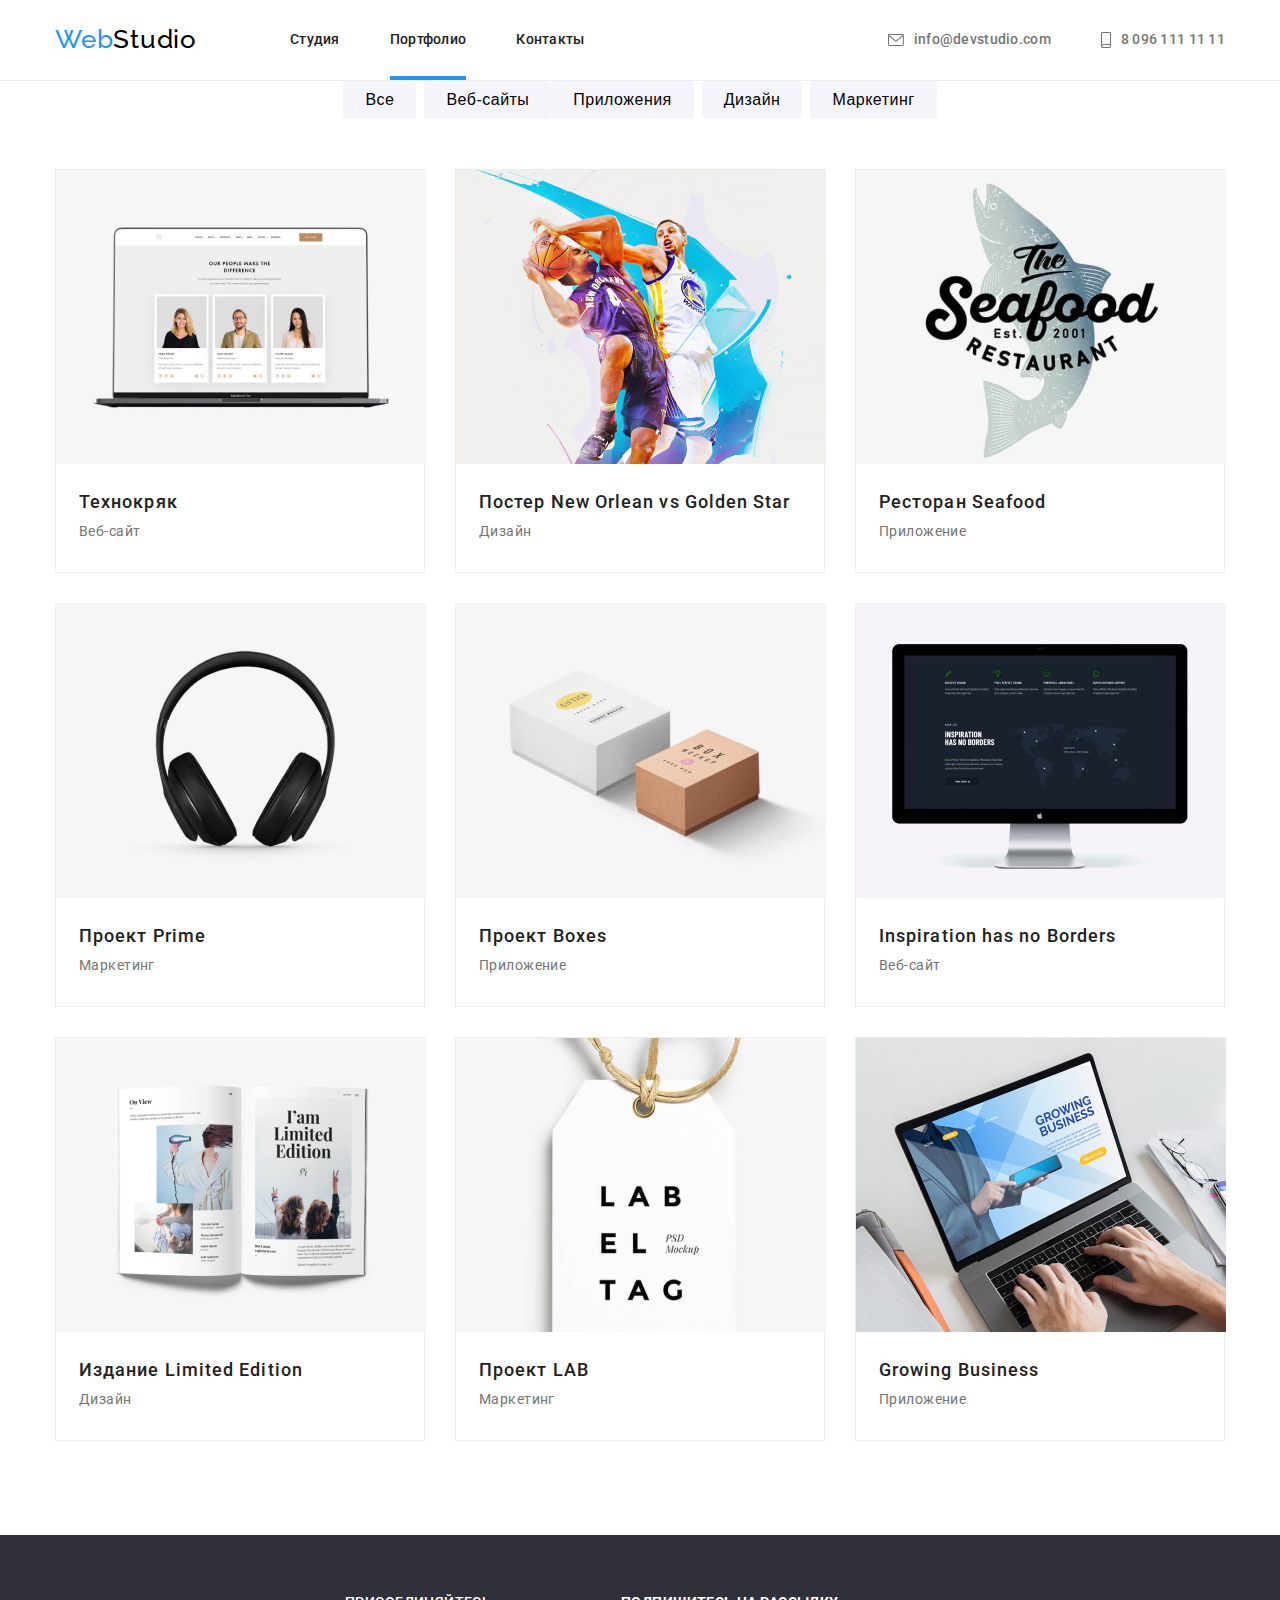
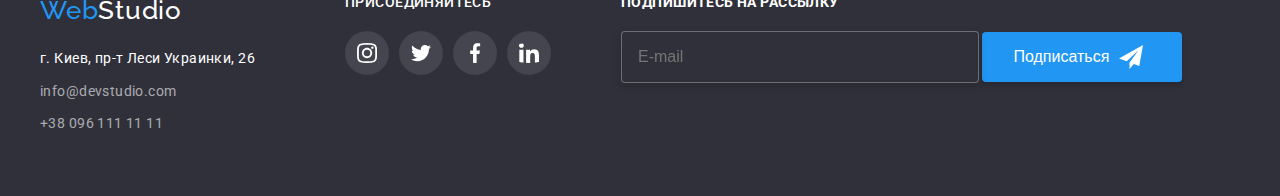
==== portfolio.html @ 4e2efad3 "адаптивное меню хедера," ====
<!DOCTYPE html>
<html lang="en">
<head>
    <meta charset="UTF-8">
    <meta http-equiv="X-UA-Compatible" content="IE=edge">
    <meta name="viewport" content="width=device-width, initial-scale=1.0">
    <title>Document</title>
    <link href="https://cdnjs.com/libraries/modern-normalize" rel="stylesheet">
    <link rel="preconnect" href="https://fonts.gstatic.com">
    <link href="https://fonts.googleapis.com/css2?family=Raleway:wght@700&family=Roboto:wght@400;500;700;900&display=swap"
        rel="stylesheet">
    <link rel="stylesheet" href="./css/main.css">
</head>
<body>
    <!--header, contacts separate from <nav>-->
    <header class="head-section">
        <div class="head-section__containter">
            <nav class="main-nav">
                <a href="/" class="logo link">
                    <span class="logo__accent">Web</span>Studio</a>
    
                <!-- <div class="main-nav__menu"> -->
                <ul class="page-nav list">
                    <li class="page-nav__item"><a href="." class="link page-nav__link">Студия</a></li>
                    <li class="page-nav__item"><a href="./portfolio.html" class="link page-nav__link page-nav__current">Портфолио</a></li>
                    <li class="page-nav__item"><a href="" class="link page-nav__link">Контакты</a></li>
                </ul>
    
    
    
                <ul class="contacts list">
                    <li class="contacts__item">
                        <a href="mailto:info@devstudio.com" class="link contacts__link">
                            <svg class="contacts__icon" width='16' height='12'>
                                <use href="./images/icons.svg#icon-envelope"></use>
                            </svg>
                            info@devstudio.com
                        </a>
                    </li>
                    <li class="contacts__item">
                        <a href="tel:+380961111111" class="link contacts__link">
                            <svg class="contacts__icon" width='10' height='16'>
                                <use href="./images/icons.svg#icon-smartphone"></use>
                            </svg>
                            8 096 111 11 11
                        </a>
                    </li>
                </ul>
                <!-- </div> -->
    
            </nav>
    
        </div>
    </header>
    
    <!-- portfolio-grid page -->
    <main>
        <section class="work-section">
            <div class="work-section__container">
                <h1 class="visually-hidden">наши работы</h1>
                <!-- кнопки фильтра -->
                <ul class="filter list">
                    <li class="filter__item">
                        <button type="button" class="filter__button">Все</button>
                    </li>
                    <li class="iltern__item">
                        <button type="button" class="filter__button">Веб-сайты</button>
                    </li>
                    <li class="filter__item">
                        <button type="button" class="filter__button">Приложения</button>
                    </li>
                    <li class="filter__item">
                        <button type="button" class="filter__button">Дизайн</button>
                    </li>
                    <li class="filter__item">
                        <button type="button" class="filter__button">Маркетинг</button>
                    </li>
                </ul>
                
                <!-- наши работы, галерея  -->
                <ul class="work__gallery list">
                    <li class="work__item">
                        <a href="" class="link work__link">
                            <div class="work__img-box">
                                <p class="overlay">
                                    Технокряк это современная площадка распространения коронавируса.
                                    Компании используют эту платформу для цифрового
                                    шпионажа и атак на защищённые сервера конкурентов.
                                </p>
                                <img src="./images/portfolio/img_01.jpg" alt="Технокряк" width="370" height="294">
                            </div>
                            <div class="work__name">
                                <h3 class="work__title">Технокряк</h3>
                                <p class="sort">Веб-сайт</p>
                
                
                            </div>
                        </a>
                    </li>
                    <li class="work__item">
                        <a href="" class="link work__link">
                            <div class="work__img-box">
                                <p class="overlay">
                                    Технокряк это современная площадка распространения коронавируса.
                                    Компании используют эту платформу для цифрового
                                    шпионажа и атак на защищённые сервера конкурентов.
                                </p>
                                <img src="./images/portfolio/img_02.jpg" alt="Постер New Orlean vs Golden Star" width="370"
                                    height="294">
                            </div>
                            <div class="work__name">
                                <h3 class="work__title">Постер New Orlean vs Golden Star</h3>
                                <p class="sort">Дизайн</p>
                            </div>
                        </a>
                    </li>
                    <li class="work__item">
                        <a href="" class="link work__link">
                            <div class="work__img-box">
                                <p class="overlay">
                                    Технокряк это современная площадка распространения коронавируса.
                                    Компании используют эту платформу для цифрового
                                    шпионажа и атак на защищённые сервера конкурентов.
                                </p>
                                <img src="./images/portfolio/img_03.jpg" alt="Ресторан Seafood" width="370" height="294">
                            </div>
                            <div class="work__name">
                                <h3 class="work__title">Ресторан Seafood</h3>
                                <p class="sort">Приложение</p>
                            </div>
                        </a>
                    </li>
                    <li class="work__item">
                        <a href="" class="link work__link">
                            <div class="work__img-box">
                                <p class="overlay">
                                    Технокряк это современная площадка распространения коронавируса.
                                    Компании используют эту платформу для цифрового
                                    шпионажа и атак на защищённые сервера конкурентов.
                                </p>
                                <img src="./images/portfolio/img_04.jpg" alt="Проект Prime" width="370" height="294">
                            </div>
                            <div class="work__name">
                                <h3 class="work__title">Проект Prime</h3>
                                <p class="sort">Маркетинг</p>
                            </div>
                        </a>
                    </li>
                    <li class="work__item">
                        <a href="" class="link work__link">
                            <div class="work__img-box">
                                <p class="overlay">
                                    Технокряк это современная площадка распространения коронавируса.
                                    Компании используют эту платформу для цифрового
                                    шпионажа и атак на защищённые сервера конкурентов.
                                </p>
                                <img src="./images/portfolio/img_05.jpg" alt="Проект Boxes" width="370" height="294">
                            </div>
                            <div class="work__name">
                                <h3 class="work__title">Проект Boxes</h3>
                                <p class="sort">Приложение</p>
                            </div>
                        </a>
                    </li>
                    <li class="work__item">
                        <a href="" class="link work__link">
                            <div class="work__img-box">
                                <p class="overlay">
                                    Технокряк это современная площадка распространения коронавируса.
                                    Компании используют эту платформу для цифрового
                                    шпионажа и атак на защищённые сервера конкурентов.
                                </p>
                                <img src="./images/portfolio/img_06.jpg" alt="Inspiration has no Borders" width="370" height="294">
                            </div>
                            <div class="work__name">
                                <h3 class="work__title">Inspiration has no Borders</h3>
                                <p class="sort">Веб-сайт</p>
                            </div>
                        </a>
                    </li>
                    <li class="work__item">
                        <a href="" class="link work__link">
                            <div class="work__img-box">
                                <p class="overlay">
                                    Технокряк это современная площадка распространения коронавируса.
                                    Компании используют эту платформу для цифрового
                                    шпионажа и атак на защищённые сервера конкурентов.
                                </p>
                                <img src="./images/portfolio/img_07.jpg" alt="Издание Limited Edition" width="370" height="294">
                            </div>
                            <div class="work__name">
                                <h3 class="work__title">Издание Limited Edition</h3>
                                <p class="sort">Дизайн</p>
                            </div>
                        </a>
                    </li>
                    <li class="work__item">
                        <a href="" class="link work__link">
                            <div class="work__img-box">
                                <p class="overlay">
                                    Технокряк это современная площадка распространения коронавируса.
                                    Компании используют эту платформу для цифрового
                                    шпионажа и атак на защищённые сервера конкурентов.
                                </p>
                                <img src="./images/portfolio/img_08.jpg" alt="Проект LAB" width="370" height="294">
                            </div>
                            <div class="work__name">
                                <h3 class="work__title">Проект LAB</h3>
                                <p class="sort">Маркетинг</p>
                            </div>
                        </a>
                    </li>
                    <li class="work__item">
                        <a href="" class="link work__link">
                            <div class="work__img-box">
                                <p class="overlay">
                                    Технокряк это современная площадка распространения коронавируса.
                                    Компании используют эту платформу для цифрового
                                    шпионажа и атак на защищённые сервера конкурентов.
                                </p>
                                <img src="./images/portfolio/img_09.jpg" alt="Growing Business" width="370" height="294">
                            </div>
                            <div class="work__name">
                                <h3 class="work__title">Growing Business</h3>
                                <p class="sort">Приложение</p>
                            </div>
                        </a>
                    </li>
                </ul>
            </div>

        </section>

    </main>

    
    <!--footer-->
    <footer class="footer">
        <div class="footer__flex">
            <div class="footer__item">
                <a href="/" class="logo link footer__logo">
                    <span class="logo__accent">Web</span><span class="logo--rev">Studio</span>
                </a>
                <address class="address">
                    г. Киев, пр-т Леси Украинки, 26<br />
                </address>
                <!-- footer contacts -->
                <ul class="footer__contacts list">
                    <li><a href="mailto:info@devstudio.com" class="link footer-contacts__link">info@devstudio.com</a></li>
                    <li><a href="tel:+380961111111" class="link footer-contacts__link">+38 096 111 11 11</a></li>
                </ul>
            </div>
            <div class="footer__item links">
                <h3 class="social__title">ПРИСОЕДИНЯЙТЕСЬ</h3>
                <ul class="socials">
                    <li class="socials__item">
                        <a href="" class="link socials__link">
                            <svg class="socials__icon--darktheme">
                                <use href="./images/icons.svg#icon-insta"></use>
                            </svg>
                        </a>
                    </li>
                    <li class="socials__item">
                        <a href="" class="link socials__link">
                            <svg class="socials__icon--darktheme">
                                <use href="./images/icons.svg#icon-twitter"></use>
                            </svg>
                        </a>
                    </li>
                    <li class="socials__item">
                        <a href="" class="link socials__link">
                            <svg class="socials__icon--darktheme">
                                <use href="./images/icons.svg#icon-fb"></use>
                            </svg>
                        </a>
                    </li>
                    <li class="socials__item">
                        <a href="" class="link socials__link">
                            <svg class="socials__icon--darktheme">
                                <use href="./images/icons.svg#icon-lin"></use>
                            </svg>
                        </a>
                    </li>
                </ul>
            </div>
    
            <!-- subscribe form -->
    
            <form class="form">
                <div class="subscribe__formfield">
                    <label for="subscribe" class="subscribe__title">Подпишитесь на рассылку</label>
                    <input type="email" name="mail" id="subscribe" class="subscribe__input" placeholder="E-mail">
                    <button type="submit" class="subscribe__button">Подписаться
                        <svg class="subscribe__icon">
                            <use href="../images/icons.svg#icon-send"></use>
                        </svg>
                    </button>
                </div>
            </form>
    
    
    
    
        </div>
    </footer>


<!-- <script src="./js/modal.js"></script> -->
</body>
</html>
---- css/main.css ----
@charset "UTF-8";
/* fonts */
/* animation */
html {
  -webkit-box-sizing: border-box;
          box-sizing: border-box;
}

*,
*::after,
*::before {
  -webkit-box-sizing: inherit;
          box-sizing: inherit;
}

h1,
h2,
h3,
h4,
h5,
h6,
p {
  margin: 0;
}

img {
  display: block;
  max-width: 100%;
  height: auto;
}

/* Визуально спрятанная section-title и portfolio */
.visually-hidden {
  position: absolute !important;
  clip: rect(1px 1px 1px 1px);
  clip: rect(1px, 1px, 1px, 1px);
  padding: 0 !important;
  border: 0 !important;
  height: 1px !important;
  width: 1px !important;
  overflow: hidden;
}

/* ultilities */
.list {
  list-style: none;
  padding: 0;
  margin: 0;
}

.link {
  color: #757575;
  text-decoration: none;
}

/* body */
body {
  margin: 0;
  color: #757575;
  background-color: #ffffff;
  font-family: Roboto;
  font-size: 14px;
  line-height: 1.7;
  letter-spacing: 0.03em;
}

/* logo */
.logo {
  color: #000000;
  font-family: Raleway;
  font-weight: 500;
  font-size: 24px;
  line-height: 1.2;
  letter-spacing: 0.03em;
}

@media screen and (min-width: 1200px) {
  .logo {
    font-size: 26px;
    margin-right: 93px;
  }
}

.logo--rev {
  color: #ffffff;
}

.logo__accent {
  color: #2196f3;
}

/* header */
/* page navigation */
.head-section {
  border-bottom: 1px solid #ececec;
}

.head-section__containter {
  position: relative;
  margin-left: auto;
  margin-right: auto;
  padding-left: 15px;
  padding-right: 15px;
  height: 60px;
}

@media screen and (min-width: 480px) {
  .head-section__containter {
    width: 480px;
  }
}

@media screen and (min-width: 768px) {
  .head-section__containter {
    width: 768px;
  }
}

@media screen and (min-width: 1200px) {
  .head-section__containter {
    width: 1200px;
  }
}

@media screen and (min-width: 480px) {
  .head-section__containter {
    width: 480px;
  }
}

@media screen and (min-width: 768px) {
  .head-section__containter {
    width: 768px;
  }
}

@media screen and (min-width: 1200px) {
  .head-section__containter {
    width: 1200px;
    height: 80px;
    margin-bottom: 0;
  }
}

.main-nav {
  display: -webkit-box;
  display: -ms-flexbox;
  display: flex;
  -webkit-box-align: center;
      -ms-flex-align: center;
          align-items: center;
  -webkit-box-pack: justify;
      -ms-flex-pack: justify;
          justify-content: space-between;
  min-height: 60px;
}

@media screen and (min-width: 1200px) {
  .main-nav {
    display: -webkit-box;
    display: -ms-flexbox;
    display: flex;
    -webkit-box-align: center;
        -ms-flex-align: center;
            align-items: center;
    -webkit-box-pack: justify;
        -ms-flex-pack: justify;
            justify-content: space-between;
  }
}

.menu-button {
  display: -webkit-inline-box;
  display: -ms-inline-flexbox;
  display: inline-flex;
  margin: 0;
  padding: 0;
  border: none;
  background-color: transparent;
}

.menu-button .icon-menu {
  display: block;
}

.menu-button .icon-cross {
  display: none;
}

.menu-button.is-open .icon-menu {
  display: none;
}

.menu-button.is-open .icon-cross {
  display: block;
}

.menu-button.is-open .icon-cross {
  display: block;
}

@media screen and (max-width: 479px) {
  .main-nav__menu {
    position: absolute;
    top: 0;
    left: 0;
    width: 100vw;
    height: 100vh;
    padding: 48px 40px;
    background-color: #ffffff;
    text-align: left;
    font-size: 40px;
    line-height: 1.2;
    font-weight: 500;
  }
}

@media screen and (min-width: 768px) {
  .main-nav__menu {
    display: -webkit-box;
    display: -ms-flexbox;
    display: flex;
    -webkit-box-align: center;
        -ms-flex-align: center;
            align-items: center;
    margin-right: auto;
    -webkit-box-pack: justify;
        -ms-flex-pack: justify;
            justify-content: space-between;
  }
}

@media screen and (min-width: 768px) {
  .page-nav {
    display: -webkit-box;
    display: -ms-flexbox;
    display: flex;
    -webkit-box-align: center;
        -ms-flex-align: center;
            align-items: center;
  }
}

@media screen and (min-width: 1200px) {
  .contacts {
    display: -webkit-box;
    display: -ms-flexbox;
    display: flex;
    -webkit-box-align: center;
        -ms-flex-align: center;
            align-items: center;
    margin-left: auto;
  }
}

@media screen and (min-width: 480px) {
  .page-nav__item:not(:last-child),
  .contacts__item:not(:last-child) {
    margin-right: 50px;
  }
}

.page-nav__current {
  color: #2196f3;
}

.page-nav__link {
  display: inline-block;
  padding-bottom: 37px;
  color: #212121;
}

.page-nav__link:hover, .page-nav__link:focus {
  color: #2196f3;
}

@media screen and (min-width: 480px) {
  .page-nav__link {
    display: -webkit-inline-box;
    display: -ms-inline-flexbox;
    display: inline-flex;
    -webkit-box-align: center;
        -ms-flex-align: center;
            align-items: center;
    height: 100%;
    padding-top: 21px;
    padding-bottom: 21px;
    color: #212121;
    font-weight: 500;
    font-size: 14px;
    line-height: 1.1;
    letter-spacing: 0.02em;
  }
}

@media screen and (max-width: 479px) {
  .page-nav__link {
    margin: 0;
  }
}

@media screen and (min-width: 480px) {
  .page-nav__link {
    position: relative;
    height: 80px;
  }
}

/* синяя подсветка текущец страницы */
@media screen and (min-width: 480px) {
  .page-nav__current::after {
    display: inline-block;
    position: absolute;
    content: '';
    bottom: 0;
    left: 0;
    width: 100%;
    height: 4px;
    margin: 0;
    padding: 0;
    background-color: #2196f3;
  }
}

.contacts__link {
  display: -webkit-inline-box;
  display: -ms-inline-flexbox;
  display: inline-flex;
  -webkit-box-align: center;
      -ms-flex-align: center;
          align-items: center;
  padding-top: 21px;
  padding-bottom: 21px;
  color: #757575;
  font-weight: 500;
  font-size: 14px;
  line-height: 1.1;
  letter-spacing: 0.02em;
  -webkit-transform: 250ms cubic-bezier(0.4, 0, 0.2, 1);
          transform: 250ms cubic-bezier(0.4, 0, 0.2, 1);
}

.contacts__link:hover, .contacts__link:focus {
  color: #2196f3;
}

@media screen and (max-width: 479px) {
  .contacts__item {
    margin: 0;
  }
}

.contacts__icon {
  display: -webkit-inline-box;
  display: -ms-inline-flexbox;
  display: inline-flex;
  -webkit-box-align: center;
      -ms-flex-align: center;
          align-items: center;
  margin-right: 10px;
  fill: currentColor;
}

.social-menu {
  display: -webkit-box;
  display: -ms-flexbox;
  display: flex;
  margin-top: auto;
  margin-right: auto;
  padding: 0;
  width: 357px;
}

.social-menu__item {
  font-size: 18px;
  line-height: 1.2;
  font-weight: 500;
}

.social-menu__item a {
  text-decoration: none;
  color: #2196f3;
}

/* hero */
.hero {
  background-color: #c4c4c4;
}

.hero__container {
  /* width: 1600px; */
  height: 600px;
  margin-left: auto;
  margin-right: auto;
  margin-top: 0;
  margin-bottom: 0;
  padding-left: 0;
  padding-right: 0;
  padding-top: 200px;
  text-align: center;
}

@media screen and (min-width: 480px) {
  .hero__container {
    width: 480px;
  }
}

@media screen and (min-width: 768px) {
  .hero__container {
    width: 768px;
  }
}

@media screen and (min-width: 1200px) {
  .hero__container {
    max-width: 1600px;
  }
}

.hero__overlay {
  /* background-image: url(../images/hero_bg.jpg); */
  margin-right: auto;
  margin-left: auto;
  background-image: -webkit-gradient(linear, left top, right top, from(rgba(47, 48, 58, 0.4)), to(rgba(47, 48, 58, 0.4))), url(../images/hero_bg.jpg);
  background-image: linear-gradient(to right, rgba(47, 48, 58, 0.4), rgba(47, 48, 58, 0.4)), url(../images/hero_bg.jpg);
  background-repeat: no-repeat;
  background-size: contain;
  background-position: center;
}

@media screen and (min-width: 480px) {
  .hero__overlay {
    max-width: 480px;
  }
}

@media screen and (min-width: 768px) and (max-width: 1199px) {
  .hero__overlay {
    width: 768px;
  }
}

@media screen and (min-width: 1200px) {
  .hero__overlay {
    max-width: 1600px;
  }
}

.hero__title {
  color: #ffffff;
  margin-left: auto;
  margin-right: auto;
  margin-top: 0;
  margin-bottom: 30px;
  height: 120px;
  font-weight: 900;
  font-size: 26px;
  line-height: 1.6;
  letter-spacing: 0.06em;
  text-transform: uppercase;
}

@media screen and (min-width: 480px) {
  .hero__title {
    width: 480px;
  }
}

@media screen and (min-width: 768px) {
  .hero__title {
    width: 696px;
  }
}

@media screen and (min-width: 1200px) {
  .hero__title {
    font-size: 44px;
  }
}

.hero__button {
  width: 200px;
  height: 50px;
  background-color: #2196f3;
  color: #ffffff;
  -webkit-box-shadow: 0px 4px 4px rgba(0, 0, 0, 0.15);
          box-shadow: 0px 4px 4px rgba(0, 0, 0, 0.15);
  border-color: transparent;
  border-radius: 4px;
  margin-right: auto;
  margin-left: auto;
  font-weight: bold;
  font-size: 16px;
  line-height: 1.9;
}

/* section Features */
.features__container {
  margin-left: auto;
  margin-right: auto;
  padding-left: 15px;
  padding-right: 15px;
}

@media screen and (min-width: 480px) {
  .features__container {
    width: 480px;
  }
}

@media screen and (min-width: 768px) {
  .features__container {
    width: 768px;
  }
}

@media screen and (min-width: 1200px) {
  .features__container {
    width: 1200px;
  }
}

@media screen and (min-width: 480px) {
  .feature__list {
    width: 480px;
  }
}

@media screen and (min-width: 768px) {
  .feature__list {
    width: 768px;
    display: -webkit-box;
    display: -ms-flexbox;
    display: flex;
    -webkit-box-pack: justify;
        -ms-flex-pack: justify;
            justify-content: space-between;
  }
}

@media screen and (min-width: 1200px) {
  .feature__list {
    width: 1200px;
  }
}

.feature__item {
  margin-bottom: 30px;
}

@media screen and (min-width: 480px) {
  .feature__item {
    width: 480px;
  }
}

@media screen and (min-width: 768px) {
  .feature__item {
    width: calc((100% - 90px) / 2);
  }
}

@media screen and (min-width: 1200px) {
  .feature__item {
    width: calc((100% - 90px) / 4);
  }
}

.feature__title {
  display: -webkit-inline-box;
  display: -ms-inline-flexbox;
  display: inline-flex;
  margin-top: 30px;
  color: #212121;
}

.section__title {
  color: #212121;
  margin-bottom: 50px;
  font-weight: bold;
  font-size: 36px;
  line-height: 1.2;
  text-align: center;
  letter-spacing: 0.03em;
}

.feature__box {
  display: -webkit-inline-box;
  display: -ms-inline-flexbox;
  display: inline-flex;
  -webkit-box-pack: center;
      -ms-flex-pack: center;
          justify-content: center;
  width: 100%;
  height: 120px;
  padding-top: 25px;
  padding-bottom: 25px;
  border-radius: 4px;
  background-color: #f5f4fa;
}

.icon-antenna,
.icon-clock,
.icon-diagram,
.icon-astronaut {
  width: 70px;
  height: 70px;
  margin-right: auto;
  margin-left: auto;
}

.feature__title {
  color: #212121;
  font-weight: 500;
  font-size: 14px;
  line-height: 1.14;
  letter-spacing: 0.03em;
  text-transform: uppercase;
}

/* our works */
.our-works__container {
  margin-left: auto;
  margin-right: auto;
  padding-left: 15px;
  padding-right: 15px;
}

@media screen and (min-width: 480px) {
  .our-works__container {
    width: 480px;
  }
}

@media screen and (min-width: 768px) {
  .our-works__container {
    width: 768px;
  }
}

@media screen and (min-width: 1200px) {
  .our-works__container {
    width: 1200px;
  }
}

@media screen and (max-width: 1199px) {
  .our-works__container {
    display: none;
  }
}

@media screen and (min-width: 1200px) {
  .our-works__container {
    width: 1200px;
  }
}

.our-works__list {
  display: -webkit-box;
  display: -ms-flexbox;
  display: flex;
  -webkit-box-pack: justify;
      -ms-flex-pack: justify;
          justify-content: space-between;
  margin: 0;
  padding: 0;
}

.our-works__thumb {
  position: relative;
  max-width: 100%;
  height: 100%;
}

.our-works__label {
  position: absolute;
  bottom: 0;
  left: 0;
  width: 100%;
  padding-top: 27px;
  padding-bottom: 27px;
  font-family: Roboto;
  font-weight: bold;
  font-size: 14px;
  line-height: 1.14;
  text-align: center;
  letter-spacing: 0.03em;
  text-transform: uppercase;
  background: rgba(47, 48, 58, 0.8);
  color: #ffffff;
}

/* our team */
.team__container {
  margin-left: auto;
  margin-right: auto;
  padding-left: 15px;
  padding-right: 15px;
  padding-top: 94px;
}

@media screen and (min-width: 480px) {
  .team__container {
    width: 480px;
  }
}

@media screen and (min-width: 768px) {
  .team__container {
    width: 768px;
  }
}

@media screen and (min-width: 1200px) {
  .team__container {
    width: 1200px;
  }
}

.team__section {
  background-color: #f5f4fa;
}

.team__list {
  padding-bottom: 94px;
}

@media screen and (min-width: 480px) {
  .team__list {
    width: 480px;
    text-align: center;
  }
}

@media screen and (min-width: 768px) {
  .team__list {
    width: 768px;
    display: -webkit-box;
    display: -ms-flexbox;
    display: flex;
    -webkit-box-pack: justify;
        -ms-flex-pack: justify;
            justify-content: space-between;
  }
}

@media screen and (min-width: 1200px) {
  .team__list {
    width: 1200px;
  }
}

.team__item {
  display: block;
  width: 270px;
  height: 428px;
  margin-left: auto;
  margin-right: auto;
  margin-bottom: 30px;
  background-color: #ffffff;
  -webkit-box-shadow: 0px 1px 3px rgba(0, 0, 0, 0.12), 0px 1px 1px rgba(0, 0, 0, 0.14), 0px 2px 1px rgba(0, 0, 0, 0.2);
          box-shadow: 0px 1px 3px rgba(0, 0, 0, 0.12), 0px 1px 1px rgba(0, 0, 0, 0.14), 0px 2px 1px rgba(0, 0, 0, 0.2);
  border-radius: 0px 0px 4px 4px;
}

.team__name {
  margin-top: 30px;
  text-align: center;
}

.team__title {
  color: #212121;
  font-weight: 500;
  font-size: 16px;
  line-height: 1.2;
  text-align: center;
  letter-spacing: 0.03em;
}

.team__position {
  margin-top: 10px;
}

/* social linkk in team card */
.socials {
  display: -webkit-box;
  display: -ms-flexbox;
  display: flex;
  width: 206px;
  height: 44px;
  margin-top: 16px;
  margin-left: auto;
  margin-right: auto;
  padding: 0;
  list-style: none;
  -webkit-box-pack: justify;
      -ms-flex-pack: justify;
          justify-content: space-between;
  -webkit-box-align: center;
      -ms-flex-align: center;
          align-items: center;
}

.socials__item {
  display: -webkit-inline-box;
  display: -ms-inline-flexbox;
  display: inline-flex;
  -webkit-box-pack: center;
      -ms-flex-pack: center;
          justify-content: center;
  -webkit-box-align: center;
      -ms-flex-align: center;
          align-items: center;
  width: 44px;
  height: 44px;
  -webkit-transition: 250ms cubic-bezier(0.4, 0, 0.2, 1);
  transition: 250ms cubic-bezier(0.4, 0, 0.2, 1);
}

.socials__item:hover, .socials__item:focus {
  background-color: #2196f3;
  border-radius: 50%;
}

.socials__link {
  display: -webkit-inline-box;
  display: -ms-inline-flexbox;
  display: inline-flex;
  margin: 0;
  padding: 0;
}

.socials__icon {
  width: 44px;
  height: 44px;
  padding-top: 12px;
  padding-bottom: 12px;
  fill: currentColor;
}

.socials__icon:hover {
  fill: #ffffff;
}

/* permanent clients */
.clients__container {
  margin-left: auto;
  margin-right: auto;
  padding-left: 15px;
  padding-right: 15px;
}

@media screen and (min-width: 480px) {
  .clients__container {
    width: 480px;
  }
}

@media screen and (min-width: 768px) {
  .clients__container {
    width: 768px;
  }
}

@media screen and (min-width: 1200px) {
  .clients__container {
    width: 1200px;
  }
}

@media screen and (min-width: 480px) {
  .clients__list {
    width: 480px;
  }
}

@media screen and (min-width: 768px) {
  .clients__list {
    width: 768px;
    display: -webkit-box;
    display: -ms-flexbox;
    display: flex;
    padding: 0;
    margin: 0;
    -webkit-box-pack: justify;
        -ms-flex-pack: justify;
            justify-content: space-between;
    -webkit-box-align: center;
        -ms-flex-align: center;
            align-items: center;
  }
}

@media screen and (min-width: 1200px) {
  .clients__list {
    width: 1200px;
  }
}

.clients__item {
  display: -webkit-inline-box;
  display: -ms-inline-flexbox;
  display: inline-flex;
  width: calc(100% - (30px * 5) / 6);
  height: 90px;
  -webkit-box-pack: center;
      -ms-flex-pack: center;
          justify-content: center;
  -webkit-box-align: center;
      -ms-flex-align: center;
          align-items: center;
  border: 1px solid #afb1b8;
  border-radius: 4px;
  -webkit-transition: 250ms cubic-bezier(0.4, 0, 0.2, 1);
  transition: 250ms cubic-bezier(0.4, 0, 0.2, 1);
}

.clients__item:hover, .clients__item:focus {
  border-color: #2196f3;
}

.clients__item:not(:last-child) {
  margin-right: 30px;
}

.clients__icon {
  display: block;
  width: 170px;
  height: 90px;
  fill: #afb1b8;
  -webkit-transition: 250ms cubic-bezier(0.4, 0, 0.2, 1);
  transition: 250ms cubic-bezier(0.4, 0, 0.2, 1);
}

.clients__icon:hover, .clients__icon:focus {
  fill: #2196f3;
}

/* footer */
.footer {
  background-color: #2f303a;
}

.footer__flex {
  margin-left: auto;
  margin-right: auto;
  margin-top: 94px;
  padding-top: 60px;
  padding-bottom: 60px;
}

@media screen and (min-width: 480px) {
  .footer__flex {
    width: 480px;
  }
}

@media screen and (min-width: 768px) {
  .footer__flex {
    width: 768px;
  }
}

@media screen and (min-width: 1200px) {
  .footer__flex {
    width: 1200px;
  }
}

@media screen and (min-width: 480px) {
  .footer__flex {
    width: 480px;
  }
}

@media screen and (min-width: 768px) {
  .footer__flex {
    width: 768px;
    display: -webkit-box;
    display: -ms-flexbox;
    display: flex;
  }
}

@media screen and (min-width: 1200px) {
  .footer__flex {
    width: 1200px;
  }
}

.footer__item {
  margin-right: 70px;
}

.address {
  margin-top: 20px;
  color: #ffffff;
  font-style: normal;
  font-size: 14px;
  line-height: 1.7;
  letter-spacing: 0.03em;
}

.footer__logo {
  display: inline-block;
  margin-top: auto;
  margin-bottom: auto;
}

.footer-contacts__link {
  display: -webkit-inline-box;
  display: -ms-inline-flexbox;
  display: inline-flex;
  padding-top: 9px;
  color: rgba(255, 255, 255, 0.6);
  font-size: 14px;
  line-height: 1.7;
  letter-spacing: 0.03em;
  -webkit-transition: 250ms cubic-bezier(0.4, 0, 0.2, 1);
  transition: 250ms cubic-bezier(0.4, 0, 0.2, 1);
}

.footer-contacts__link:hover, .footer-contacts__link:focus {
  color: #ffffff;
}

.social__title {
  margin-bottom: 20px;
  color: #ffffff;
  font-weight: 500;
  font-size: 14px;
  line-height: 1.14;
  letter-spacing: 0.03em;
  text-transform: uppercase;
}

.socials__icon--darktheme {
  width: 44px;
  height: 44px;
  padding-top: 12px;
  padding-bottom: 12px;
  fill: #ffffff;
  background-color: rgba(255, 255, 255, 0.1);
  border-radius: 50%;
}

/* footer subscribe form */
.subscribe__formfield {
  margin: 0;
  padding: 0;
}

.subscribe__title {
  display: block;
  margin-bottom: 20px;
  color: #ffffff;
  font-weight: bold;
  font-size: 14px;
  line-height: 1.14;
  letter-spacing: 0.03em;
  text-transform: uppercase;
}

.subscribe__input {
  width: 358px;
  padding: 15px 16px;
  font-size: 16px;
  line-height: 1.25;
  background-color: #2f303a;
  color: rgba(255, 255, 255, 0.6);
  border: 1px solid rgba(255, 255, 255, 0.3);
  -webkit-box-sizing: border-box;
          box-sizing: border-box;
  -webkit-filter: drop-shadow(0px 4px 4px rgba(0, 0, 0, 0.15));
          filter: drop-shadow(0px 4px 4px rgba(0, 0, 0, 0.15));
  border-radius: 4px;
}

.subscribe__button {
  width: 200px;
  height: 50px;
  background-color: #2196f3;
  color: #ffffff;
  -webkit-box-shadow: 0px 4px 4px rgba(0, 0, 0, 0.15);
          box-shadow: 0px 4px 4px rgba(0, 0, 0, 0.15);
  border-color: transparent;
  border-radius: 4px;
  margin-right: 10px;
  padding-left: 29px;
  text-align: left;
  font-weight: 500;
  font-size: 16px;
  line-height: 1.87;
}

.subscribe__button {
  display: -webkit-inline-box;
  display: -ms-inline-flexbox;
  display: inline-flex;
  -webkit-box-align: center;
      -ms-flex-align: center;
          align-items: center;
}

.subscribe__icon {
  width: 24px;
  height: 24px;
  margin-left: 10px;
}

/* backdrop и модальное окно с кнопкой закрытия */
.backdrop {
  position: fixed;
  top: 0;
  left: 0;
  visibility: visible;
  opacity: 1;
  pointer-events: visible;
  width: 100vw;
  height: 100%;
  background: rgba(0, 0, 0, 0.2);
}

.is-hidden {
  opacity: 0;
  pointer-events: none;
  overflow: hidden;
}

/* необходимая вложеность для запуска*/
.is-hidden .modal {
  -webkit-transform: translate(150%, -50%);
          transform: translate(150%, -50%);
}

.modal {
  position: absolute;
  top: 50%;
  left: 50%;
  -webkit-transform: translate(-50%, -50%);
          transform: translate(-50%, -50%);
  -webkit-transition-duration: 400ms;
          transition-duration: 400ms;
  -webkit-transition-timing-function: cubic-bezier(0.075, 0.82, 0.165, 1);
          transition-timing-function: cubic-bezier(0.075, 0.82, 0.165, 1);
  opacity: 1;
  width: 528px;
  height: 581px;
  background: #ffffff;
  -webkit-box-shadow: 0px 1px 3px rgba(0, 0, 0, 0.12), 0px 1px 1px rgba(0, 0, 0, 0.14), 0px 2px 1px rgba(0, 0, 0, 0.2);
          box-shadow: 0px 1px 3px rgba(0, 0, 0, 0.12), 0px 1px 1px rgba(0, 0, 0, 0.14), 0px 2px 1px rgba(0, 0, 0, 0.2);
  border-radius: 4px;
}

.modal__closebutton {
  position: absolute;
  right: 8px;
  top: 8px;
  width: 30px;
  height: 30px;
  padding: 0;
  margin: 0;
  border-radius: 50%;
  cursor: pointer;
}

.modal__closebutton:hover {
  fill: #2196f3;
}

.modal__title {
  margin-top: 40px;
  font-weight: bold;
  font-size: 20px;
  line-height: 1.15;
  text-align: center;
  letter-spacing: 0.03em;
  color: #212121;
}

.modal__form {
  width: 448px;
  margin-top: 12px;
  margin-left: auto;
  margin-right: auto;
  padding: 0;
}

.modal__formfield {
  position: relative;
  display: -webkit-box;
  display: -ms-flexbox;
  display: flex;
  -webkit-box-orient: vertical;
  -webkit-box-direction: normal;
      -ms-flex-direction: column;
          flex-direction: column;
  margin-bottom: 10px;
}

.modal__label {
  /* position: relative; */
  margin-bottom: 4px;
  font-size: 12px;
  line-height: 1.2;
  letter-spacing: 0.01em;
}

.modal__input {
  /* position: relative; */
  width: 100%;
  height: 40px;
  padding-left: 43px;
  border: 1px solid rgba(33, 33, 33, 0.2);
  border-radius: 4px;
  -webkit-transition: border-color 250ms cubic-bezier(0.4, 0, 0.2, 1);
  transition: border-color 250ms cubic-bezier(0.4, 0, 0.2, 1);
}

.modal__input:focus {
  outline: none;
  border-color: #2196f3;
}

.modal__input:focus + .modal__icon {
  fill: #2196f3;
}

.modal__icon {
  position: absolute;
  left: 12px;
  bottom: 10px;
  fill: #212121;
  width: 18px;
  height: 18px;
}

.modal__comment {
  resize: none;
  height: 120px;
  padding: 12px 16px;
  border: 1px solid rgba(33, 33, 33, 0.2);
  border-radius: 4px;
}

.modal__comment:focus {
  outline: none;
  border-color: #2196f3;
}

.modal__check {
  position: relative;
  -webkit-box-align: center;
      -ms-flex-align: center;
          align-items: center;
  margin-left: auto;
  margin-right: auto;
}

.modal-check__policy-link {
  color: #2196f3;
}

.modal-check__input {
  opacity: 0;
}

.modal-check__icon--unchecked {
  position: absolute;
  left: 2px;
  top: 3px;
  width: 16px;
  height: 16px;
  opacity: 1;
  -webkit-transition: opacity;
  transition: opacity;
}

.modal-check__icon--checked {
  position: absolute;
  left: 2px;
  top: 3px;
  width: 16px;
  height: 16px;
  opacity: 0;
  -webkit-transition: opacity;
  transition: opacity;
}

/* Без вложенности никак!  */
.modal-check__input:checked
+ .modal-check__label
.modal-check__icon--unchecked {
  opacity: 0;
}

.modal-check__input:checked + .modal-check__label .modal-check__icon--checked {
  opacity: 1;
}

.modal-check__button {
  width: 200px;
  height: 50px;
  background-color: #2196f3;
  color: #ffffff;
  -webkit-box-shadow: 0px 4px 4px rgba(0, 0, 0, 0.15);
          box-shadow: 0px 4px 4px rgba(0, 0, 0, 0.15);
  border-color: transparent;
  border-radius: 4px;
  display: block;
  margin-top: 30px;
  margin-right: auto;
  margin-left: auto;
  font-weight: bold;
  font-size: 16px;
  line-height: 1.87;
}

/* Portfolio button list */
.work-section__container {
  margin-left: auto;
  margin-right: auto;
  padding-left: 15px;
  padding-right: 15px;
}

@media screen and (min-width: 480px) {
  .work-section__container {
    width: 480px;
  }
}

@media screen and (min-width: 768px) {
  .work-section__container {
    width: 768px;
  }
}

@media screen and (min-width: 1200px) {
  .work-section__container {
    width: 1200px;
  }
}

.filter {
  display: -webkit-box;
  display: -ms-flexbox;
  display: flex;
  -webkit-box-pack: center;
      -ms-flex-pack: center;
          justify-content: center;
}

.filter__item:not(:last-child) {
  margin-right: 8px;
}

.filter__button {
  display: inline-block;
  background-color: #f5f4fa;
  height: 38px;
  padding: 6px 22px;
  border: none;
  border-radius: 4px;
  cursor: pointer;
  font-style: normal;
  font-weight: 500;
  font-size: 16px;
  line-height: 1.6;
  text-align: center;
  letter-spacing: 0.03em;
  -webkit-transition: 250ms cubic-bezier(0.4, 0, 0.2, 1);
  transition: 250ms cubic-bezier(0.4, 0, 0.2, 1);
}

.filter__button:hover, .filter__button:focus {
  background-color: #2196f3;
  color: #ffffff;
  -webkit-box-shadow: 0px 3px 1px rgba(0, 0, 0, 0.1), 0px 1px 2px rgba(0, 0, 0, 0.08), 0px 2px 2px rgba(0, 0, 0, 0.12);
          box-shadow: 0px 3px 1px rgba(0, 0, 0, 0.1), 0px 1px 2px rgba(0, 0, 0, 0.08), 0px 2px 2px rgba(0, 0, 0, 0.12);
  border-radius: 4px;
}

.work__title {
  color: #212121;
  font-weight: 500;
  font-size: 18px;
  line-height: 2;
  letter-spacing: 0.06em;
}

.work__type {
  font-size: 16px;
  line-height: 31.9;
  letter-spacing: 0.03em;
}

.work__gallery {
  display: -webkit-box;
  display: -ms-flexbox;
  display: flex;
  -ms-flex-wrap: wrap;
      flex-wrap: wrap;
  margin-top: 50px;
  margin-bottom: 94px;
  padding: 0;
}

.work__item {
  width: 370px;
  height: 404px;
  margin-right: 30px;
  margin-bottom: 30px;
  background: #ffffff;
  border: 1px solid #eeeeee;
  -webkit-transition: 250ms cubic-bezier(0.4, 0, 0.2, 1);
  transition: 250ms cubic-bezier(0.4, 0, 0.2, 1);
}

.work__item:nth-child(3n) {
  margin-right: 0;
}

.work__item:nth-last-child(-n + 3) {
  margin-bottom: 0;
}

.work__item:hover .overlay {
  -webkit-transform: translateY(0);
          transform: translateY(0);
}

.work__item:hover {
  -webkit-box-shadow: 0px 3px 1px rgba(0, 0, 0, 0.1), 0px 1px 2px rgba(0, 0, 0, 0.08), 0px 2px 2px rgba(0, 0, 0, 0.12);
          box-shadow: 0px 3px 1px rgba(0, 0, 0, 0.1), 0px 1px 2px rgba(0, 0, 0, 0.08), 0px 2px 2px rgba(0, 0, 0, 0.12);
}

.work__img-box {
  position: relative;
  width: 370px;
  height: 294px;
  overflow: hidden;
}

.overlay {
  position: absolute;
  top: 0;
  left: 0;
  -webkit-transform: translatey(100%);
          transform: translatey(100%);
  -webkit-transition: 250ms cubic-bezier(0.4, 0, 0.2, 1);
  transition: 250ms cubic-bezier(0.4, 0, 0.2, 1);
  width: 100%;
  height: 100%;
  padding: 63px 24px;
  background: rgba(33, 150, 243, 0.9);
  color: #ffffff;
  font-size: 18px;
  line-height: 1.6;
  letter-spacing: 0.03em;
}

.work__link {
  height: 100%;
  width: 100%;
}

.work__name {
  display: block;
  width: 322px;
  margin-right: auto;
  margin-left: auto;
  margin-top: 20px;
  margin-bottom: 20px;
}
/*# sourceMappingURL=main.css.map */
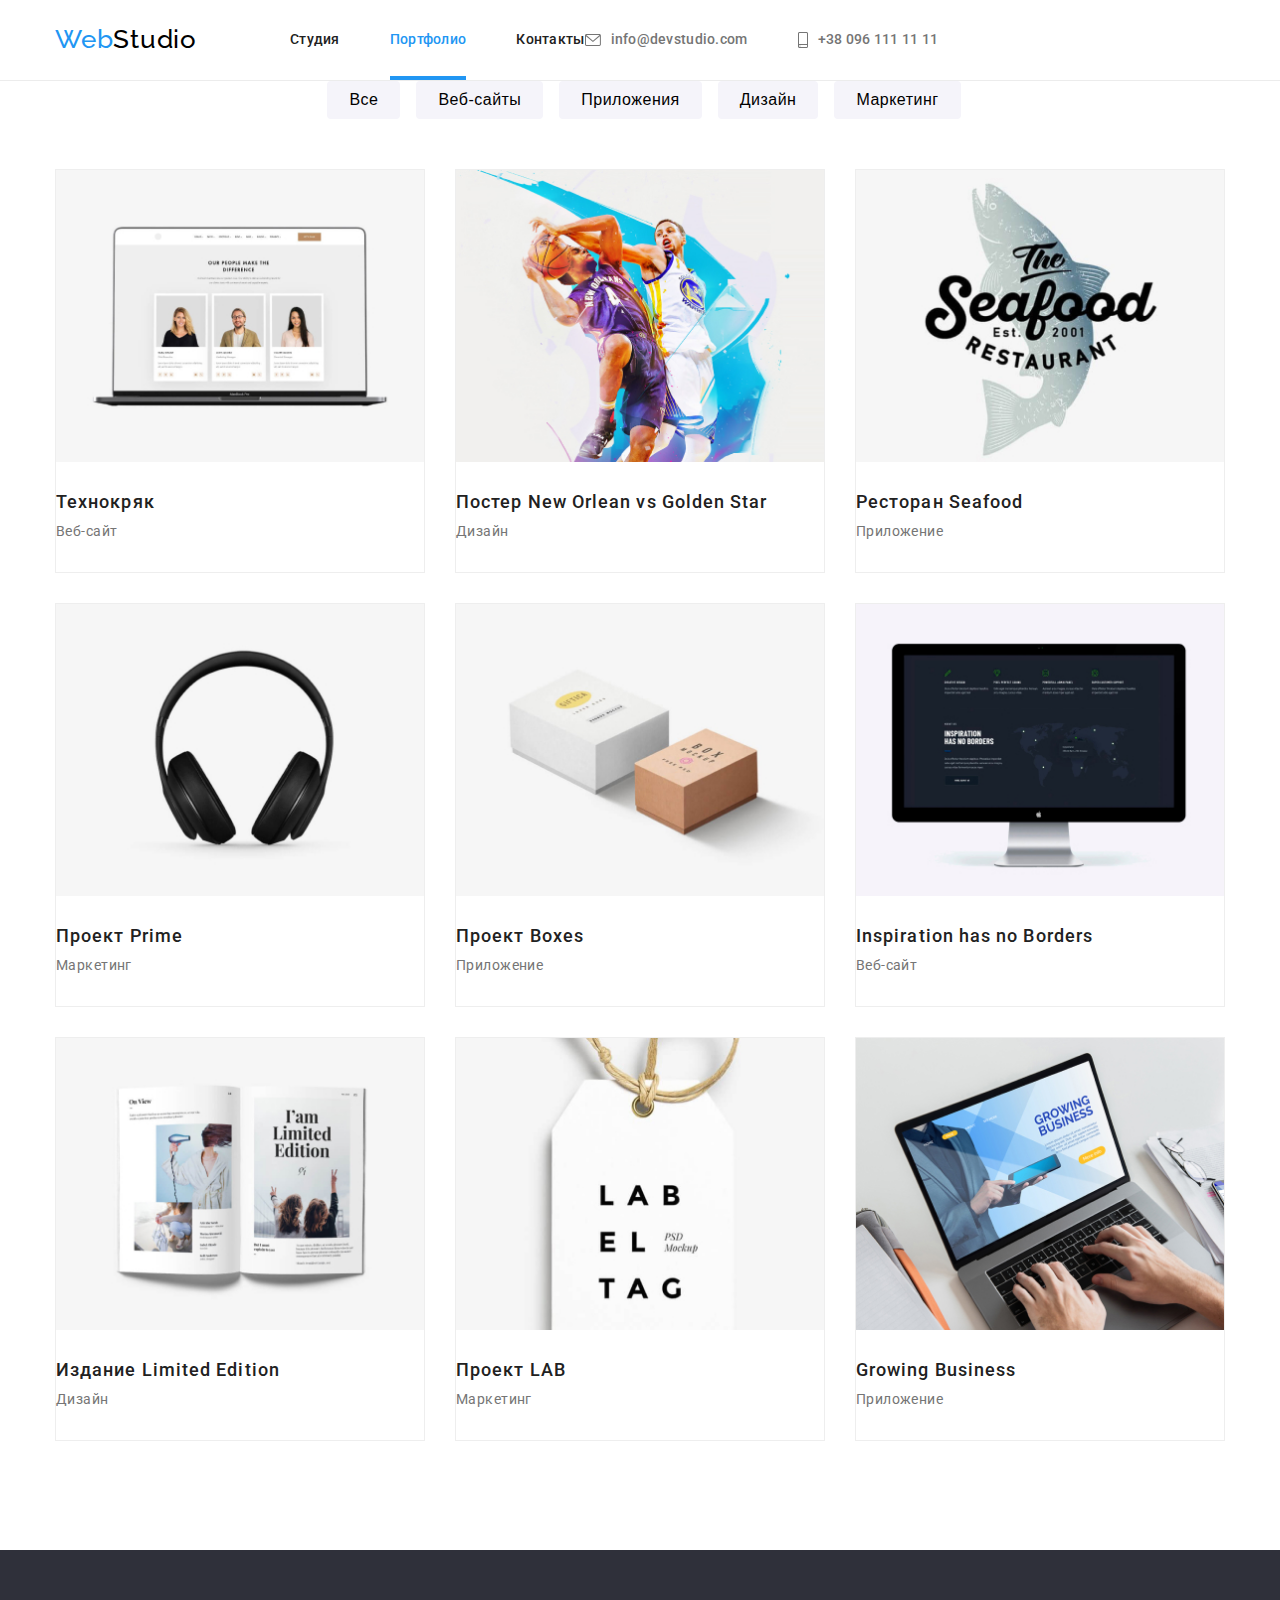
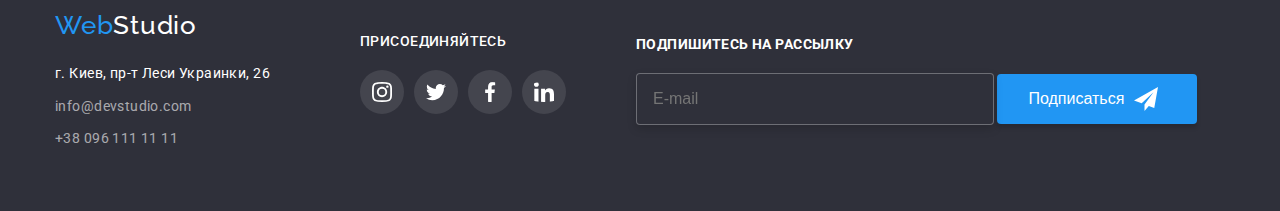
==== commit d03191cc: "доделал адаптивку для портфолио для mobile" ====
--- a/portfolio.html
+++ b/portfolio.html
@@ -17,36 +17,50 @@
         <div class="head-section__containter">
             <nav class="main-nav">
                 <a href="/" class="logo link">
-                    <span class="logo__accent">Web</span>Studio</a>
-    
-                <!-- <div class="main-nav__menu"> -->
-                <ul class="page-nav list">
-                    <li class="page-nav__item"><a href="." class="link page-nav__link">Студия</a></li>
-                    <li class="page-nav__item"><a href="./portfolio.html" class="link page-nav__link page-nav__current">Портфолио</a></li>
-                    <li class="page-nav__item"><a href="" class="link page-nav__link">Контакты</a></li>
-                </ul>
-    
-    
-    
-                <ul class="contacts list">
-                    <li class="contacts__item">
-                        <a href="mailto:info@devstudio.com" class="link contacts__link">
-                            <svg class="contacts__icon" width='16' height='12'>
-                                <use href="./images/icons.svg#icon-envelope"></use>
-                            </svg>
-                            info@devstudio.com
-                        </a>
-                    </li>
-                    <li class="contacts__item">
-                        <a href="tel:+380961111111" class="link contacts__link">
-                            <svg class="contacts__icon" width='10' height='16'>
-                                <use href="./images/icons.svg#icon-smartphone"></use>
-                            </svg>
-                            8 096 111 11 11
-                        </a>
-                    </li>
-                </ul>
-                <!-- </div> -->
+                    <span class="logo__accent">Web</span>Studio
+                </a>
+    
+                <button type="button" class="menu-button" data-menu-button aria-expanded="false">
+                    <svg width="40" height="40" aria-label="Переключатель мобильного меню">
+                        <use class="icon-menu" href='./images/icons.svg#icon-menu'></use>
+                        <use class="icon-cross" href='./images/icons.svg#icon-cross'></use>
+                    </svg>
+                </button>
+    
+                <div class="main-nav__menu" data-menu>
+                    <ul class="page-nav list">
+                        <li class="page-nav__item"><a href="." class="link page-nav__link ">Студия</a></li>
+                        <li class="page-nav__item"><a href="./portfolio.html" class="link page-nav__link page-nav__current">Портфолио</a></li>
+                        <li class="page-nav__item"><a href="" class="link page-nav__link">Контакты</a></li>
+                    </ul>
+    
+    
+    
+                    <ul class="contacts list">
+                        <li class="contacts__item">
+                            <a href="mailto:info@devstudio.com" class="link contacts__link contacts--mail">
+                                <svg class="contacts__icon" width='16' height='12'>
+                                    <use href="./images/icons.svg#icon-envelope"></use>
+                                </svg>
+                                info@devstudio.com
+                            </a>
+                        </li>
+                        <li class="contacts__item">
+                            <a href="tel:+380961111111" class="link contacts__link contacts--phone">
+                                <svg class="contacts__icon" width='10' height='16'>
+                                    <use href="./images/icons.svg#icon-smartphone"></use>
+                                </svg>
+                                +38 096 111 11 11
+                            </a>
+                        </li>
+                    </ul>
+                    <ul class="social-menu list">
+                        <li class="social-menu__item "><a href="">Instagram</a></li>
+                        <li class="social-menu__item "><a href="">Twitter</a></li>
+                        <li class="social-menu__item "><a href="">Facebook</a></li>
+                        <li class="social-menu__item "><a href="">LinkedIn</a></li>
+                    </ul>
+                </div>
     
             </nav>
     
@@ -63,7 +77,7 @@
                     <li class="filter__item">
                         <button type="button" class="filter__button">Все</button>
                     </li>
-                    <li class="iltern__item">
+                    <li class="filter__item">
                         <button type="button" class="filter__button">Веб-сайты</button>
                     </li>
                     <li class="filter__item">
@@ -306,5 +320,6 @@
 
 
 <!-- <script src="./js/modal.js"></script> -->
+<Script src="./js/menu.js"></Script>
 </body>
 </html>--- a/css/main.css
+++ b/css/main.css
@@ -62,6 +62,16 @@
   font-size: 14px;
   line-height: 1.7;
   letter-spacing: 0.03em;
+}
+
+.section__title {
+  margin-bottom: 30px;
+}
+
+@media screen and (min-width: 1200px) {
+  .section__title {
+    margin-bottom: 50px;
+  }
 }
 
 /* logo */
@@ -177,6 +187,7 @@
   padding: 0;
   border: none;
   background-color: transparent;
+  z-index: 2;
 }
 
 .menu-button .icon-menu {
@@ -195,24 +206,42 @@
   display: block;
 }
 
-.menu-button.is-open .icon-cross {
-  display: block;
-}
-
-@media screen and (max-width: 479px) {
+@media screen and (min-width: 768px) {
+  .menu-button {
+    display: none;
+  }
+}
+
+@media screen and (max-width: 767px) {
   .main-nav__menu {
-    position: absolute;
-    top: 0;
-    left: 0;
-    width: 100vw;
-    height: 100vh;
-    padding: 48px 40px;
-    background-color: #ffffff;
-    text-align: left;
-    font-size: 40px;
-    line-height: 1.2;
-    font-weight: 500;
-  }
+    display: none;
+  }
+}
+
+.main-nav__menu.is-open {
+  display: -webkit-box;
+  display: -ms-flexbox;
+  display: flex;
+  -webkit-box-orient: vertical;
+  -webkit-box-direction: normal;
+      -ms-flex-direction: column;
+          flex-direction: column;
+  -webkit-box-pack: justify;
+      -ms-flex-pack: justify;
+          justify-content: space-between;
+  z-index: 1;
+  position: absolute;
+  top: 0;
+  left: 0;
+  width: 480px;
+  height: 796px;
+  padding: 48px 40px;
+  background-color: #ffffff;
+  text-align: left;
+  font-size: 40px;
+  line-height: 1.2;
+  font-weight: 500;
+  letter-spacing: 2%;
 }
 
 @media screen and (min-width: 768px) {
@@ -230,6 +259,10 @@
   }
 }
 
+.menu-button.is-open .icon-cross {
+  display: block;
+}
+
 @media screen and (min-width: 768px) {
   .page-nav {
     display: -webkit-box;
@@ -241,32 +274,9 @@
   }
 }
 
-@media screen and (min-width: 1200px) {
-  .contacts {
-    display: -webkit-box;
-    display: -ms-flexbox;
-    display: flex;
-    -webkit-box-align: center;
-        -ms-flex-align: center;
-            align-items: center;
-    margin-left: auto;
-  }
-}
-
-@media screen and (min-width: 480px) {
-  .page-nav__item:not(:last-child),
-  .contacts__item:not(:last-child) {
-    margin-right: 50px;
-  }
-}
-
-.page-nav__current {
-  color: #2196f3;
-}
-
 .page-nav__link {
   display: inline-block;
-  padding-bottom: 37px;
+  padding-bottom: 32px;
   color: #212121;
 }
 
@@ -274,7 +284,7 @@
   color: #2196f3;
 }
 
-@media screen and (min-width: 480px) {
+@media screen and (min-width: 768px) {
   .page-nav__link {
     display: -webkit-inline-box;
     display: -ms-inline-flexbox;
@@ -293,7 +303,7 @@
   }
 }
 
-@media screen and (max-width: 479px) {
+@media screen and (max-width: 767px) {
   .page-nav__link {
     margin: 0;
   }
@@ -306,8 +316,50 @@
   }
 }
 
+@media screen and (max-width: 767px) {
+  .contacts {
+    display: -webkit-box;
+    display: -ms-flexbox;
+    display: flex;
+    -webkit-box-orient: vertical;
+    -webkit-box-direction: reverse;
+        -ms-flex-direction: column-reverse;
+            flex-direction: column-reverse;
+    margin-bottom: 64px;
+  }
+}
+
+@media screen and (max-width: 767px) {
+  .contacts {
+    margin-top: auto;
+  }
+}
+
+@media screen and (min-width: 1200px) {
+  .contacts {
+    display: -webkit-box;
+    display: -ms-flexbox;
+    display: flex;
+    -webkit-box-align: center;
+        -ms-flex-align: center;
+            align-items: center;
+    margin-left: auto;
+  }
+}
+
+@media screen and (min-width: 480px) {
+  .page-nav__item:not(:last-child),
+  .contacts__item:not(:last-child) {
+    margin-right: 50px;
+  }
+}
+
+.page-nav__current {
+  color: #2196f3;
+}
+
 /* синяя подсветка текущец страницы */
-@media screen and (min-width: 480px) {
+@media screen and (min-width: 768px) {
   .page-nav__current::after {
     display: inline-block;
     position: absolute;
@@ -340,11 +392,22 @@
           transform: 250ms cubic-bezier(0.4, 0, 0.2, 1);
 }
 
+@media screen and (max-width: 767px) {
+  .contacts__link {
+    display: -webkit-inline-box;
+    display: -ms-inline-flexbox;
+    display: inline-flex;
+    padding-bottom: 0;
+    font-size: 34px;
+    line-height: 1.2;
+  }
+}
+
 .contacts__link:hover, .contacts__link:focus {
   color: #2196f3;
 }
 
-@media screen and (max-width: 479px) {
+@media screen and (max-width: 767px) {
   .contacts__item {
     margin: 0;
   }
@@ -361,14 +424,41 @@
   fill: currentColor;
 }
 
-.social-menu {
-  display: -webkit-box;
-  display: -ms-flexbox;
-  display: flex;
-  margin-top: auto;
-  margin-right: auto;
-  padding: 0;
-  width: 357px;
+@media screen and (max-width: 767px) {
+  .contacts__icon {
+    display: none;
+  }
+}
+
+@media screen and (max-width: 767px) {
+  .contacts--phone {
+    color: #2196f3;
+  }
+}
+
+@media screen and (max-width: 767px) {
+  .contacts--mail {
+    font-size: 24px;
+    line-height: 1.12;
+    font-weight: 500;
+  }
+}
+
+@media screen and (max-width: 767px) {
+  .social-menu {
+    display: -webkit-box;
+    display: -ms-flexbox;
+    display: flex;
+    margin-right: auto;
+    padding: 0;
+    width: 357px;
+  }
+}
+
+@media screen and (min-width: 768px) {
+  .social-menu {
+    display: none;
+  }
 }
 
 .social-menu__item {
@@ -380,6 +470,21 @@
 .social-menu__item a {
   text-decoration: none;
   color: #2196f3;
+}
+
+.social-menu__item:not(:last-child) {
+  padding-right: 10px;
+  border-right: 1px solid rgba(33, 33, 33, 0.2);
+}
+
+.social-menu__item:not(:first-child) {
+  padding-left: 10px;
+}
+
+@media screen and (min-width: 768px) {
+  .social-menu__item {
+    display: none;
+  }
 }
 
 /* hero */
@@ -393,7 +498,7 @@
   margin-left: auto;
   margin-right: auto;
   margin-top: 0;
-  margin-bottom: 0;
+  margin-bottom: 60px;
   padding-left: 0;
   padding-right: 0;
   padding-top: 200px;
@@ -408,18 +513,18 @@
 
 @media screen and (min-width: 768px) {
   .hero__container {
-    width: 768px;
+    max-width: 768px;
   }
 }
 
 @media screen and (min-width: 1200px) {
   .hero__container {
     max-width: 1600px;
+    margin-bottom: 94px;
   }
 }
 
 .hero__overlay {
-  /* background-image: url(../images/hero_bg.jpg); */
   margin-right: auto;
   margin-left: auto;
   background-image: -webkit-gradient(linear, left top, right top, from(rgba(47, 48, 58, 0.4)), to(rgba(47, 48, 58, 0.4))), url(../images/hero_bg.jpg);
@@ -431,13 +536,13 @@
 
 @media screen and (min-width: 480px) {
   .hero__overlay {
-    max-width: 480px;
+    width: 100vw;
   }
 }
 
 @media screen and (min-width: 768px) and (max-width: 1199px) {
   .hero__overlay {
-    width: 768px;
+    width: 100vw;
   }
 }
 
@@ -501,6 +606,7 @@
   margin-right: auto;
   padding-left: 15px;
   padding-right: 15px;
+  margin-bottom: 60px;
 }
 
 @media screen and (min-width: 480px) {
@@ -518,12 +624,6 @@
 @media screen and (min-width: 1200px) {
   .features__container {
     width: 1200px;
-  }
-}
-
-@media screen and (min-width: 480px) {
-  .feature__list {
-    width: 480px;
   }
 }
 
@@ -533,6 +633,8 @@
     display: -webkit-box;
     display: -ms-flexbox;
     display: flex;
+    -ms-flex-wrap: wrap;
+        flex-wrap: wrap;
     -webkit-box-pack: justify;
         -ms-flex-pack: justify;
             justify-content: space-between;
@@ -542,28 +644,21 @@
 @media screen and (min-width: 1200px) {
   .feature__list {
     width: 1200px;
-  }
-}
-
-.feature__item {
-  margin-bottom: 30px;
-}
-
-@media screen and (min-width: 480px) {
+    margin-bottom: 94px;
+  }
+}
+
+@media screen and (min-width: 768px) {
   .feature__item {
-    width: 480px;
-  }
-}
-
-@media screen and (min-width: 768px) {
-  .feature__item {
-    width: calc((100% - 90px) / 2);
+    width: calc((100% - 15px * 4) / 2);
+    margin: 15px;
   }
 }
 
 @media screen and (min-width: 1200px) {
   .feature__item {
     width: calc((100% - 90px) / 4);
+    margin-bottom: 30px;
   }
 }
 
@@ -621,37 +716,33 @@
 
 /* our works */
 .our-works__container {
-  margin-left: auto;
-  margin-right: auto;
-  padding-left: 15px;
-  padding-right: 15px;
-}
-
-@media screen and (min-width: 480px) {
+  display: none;
+}
+
+@media screen and (min-width: 1200px) {
+  .our-works__container {
+    margin-left: auto;
+    margin-right: auto;
+    padding-left: 15px;
+    padding-right: 15px;
+    width: 1200px;
+    margin-bottom: 94px;
+  }
+}
+
+@media screen and (min-width: 1200px) and (min-width: 480px) {
   .our-works__container {
     width: 480px;
   }
 }
 
-@media screen and (min-width: 768px) {
+@media screen and (min-width: 1200px) and (min-width: 768px) {
   .our-works__container {
     width: 768px;
   }
 }
 
-@media screen and (min-width: 1200px) {
-  .our-works__container {
-    width: 1200px;
-  }
-}
-
-@media screen and (max-width: 1199px) {
-  .our-works__container {
-    display: none;
-  }
-}
-
-@media screen and (min-width: 1200px) {
+@media screen and (min-width: 1200px) and (min-width: 1200px) {
   .our-works__container {
     width: 1200px;
   }
@@ -698,7 +789,8 @@
   margin-right: auto;
   padding-left: 15px;
   padding-right: 15px;
-  padding-top: 94px;
+  padding-top: 60px;
+  margin-bottom: 60px;
 }
 
 @media screen and (min-width: 480px) {
@@ -719,12 +811,19 @@
   }
 }
 
+@media screen and (min-width: 1200px) {
+  .team__container {
+    padding-top: 94px;
+    margin-bottom: 94px;
+  }
+}
+
 .team__section {
   background-color: #f5f4fa;
 }
 
 .team__list {
-  padding-bottom: 94px;
+  padding-bottom: 60px;
 }
 
 @media screen and (min-width: 480px) {
@@ -749,6 +848,7 @@
 @media screen and (min-width: 1200px) {
   .team__list {
     width: 1200px;
+    padding-bottom: 94px;
   }
 }
 
@@ -758,11 +858,22 @@
   height: 428px;
   margin-left: auto;
   margin-right: auto;
-  margin-bottom: 30px;
   background-color: #ffffff;
   -webkit-box-shadow: 0px 1px 3px rgba(0, 0, 0, 0.12), 0px 1px 1px rgba(0, 0, 0, 0.14), 0px 2px 1px rgba(0, 0, 0, 0.2);
           box-shadow: 0px 1px 3px rgba(0, 0, 0, 0.12), 0px 1px 1px rgba(0, 0, 0, 0.14), 0px 2px 1px rgba(0, 0, 0, 0.2);
   border-radius: 0px 0px 4px 4px;
+}
+
+@media screen and (max-width: 1199px) {
+  .team__item {
+    margin-bottom: 30px;
+  }
+}
+
+@media screen and (min-width: 1200px) {
+  .team__item {
+    margin-bottom: 0;
+  }
 }
 
 .team__name {
@@ -850,6 +961,7 @@
   margin-right: auto;
   padding-left: 15px;
   padding-right: 15px;
+  margin-bottom: 60px;
 }
 
 @media screen and (min-width: 480px) {
@@ -870,26 +982,25 @@
   }
 }
 
-@media screen and (min-width: 480px) {
-  .clients__list {
-    width: 480px;
-  }
+.clients__list {
+  display: -webkit-box;
+  display: -ms-flexbox;
+  display: flex;
+  -ms-flex-wrap: wrap;
+      flex-wrap: wrap;
+  padding: 0;
+  margin: -15px;
+  -webkit-box-pack: justify;
+      -ms-flex-pack: justify;
+          justify-content: space-between;
+  -webkit-box-align: center;
+      -ms-flex-align: center;
+          align-items: center;
 }
 
 @media screen and (min-width: 768px) {
   .clients__list {
     width: 768px;
-    display: -webkit-box;
-    display: -ms-flexbox;
-    display: flex;
-    padding: 0;
-    margin: 0;
-    -webkit-box-pack: justify;
-        -ms-flex-pack: justify;
-            justify-content: space-between;
-    -webkit-box-align: center;
-        -ms-flex-align: center;
-            align-items: center;
   }
 }
 
@@ -903,8 +1014,9 @@
   display: -webkit-inline-box;
   display: -ms-inline-flexbox;
   display: inline-flex;
-  width: calc(100% - (30px * 5) / 6);
+  width: calc((100% - 15px * 4) / 2);
   height: 90px;
+  margin: 15px;
   -webkit-box-pack: center;
       -ms-flex-pack: center;
           justify-content: center;
@@ -921,8 +1033,19 @@
   border-color: #2196f3;
 }
 
-.clients__item:not(:last-child) {
-  margin-right: 30px;
+@media screen and (min-width: 768px) {
+  .clients__item {
+    width: calc((100% - 15px * 6) / 3);
+  }
+}
+
+@media screen and (min-width: 1200px) {
+  .clients__item {
+    width: calc((100% - 15px * 10) / 6);
+  }
+  .clients__item:not(:last-child) {
+    margin-right: 30px;
+  }
 }
 
 .clients__icon {
@@ -944,29 +1067,10 @@
 }
 
 .footer__flex {
+  text-align: center;
   margin-left: auto;
   margin-right: auto;
-  margin-top: 94px;
-  padding-top: 60px;
-  padding-bottom: 60px;
-}
-
-@media screen and (min-width: 480px) {
-  .footer__flex {
-    width: 480px;
-  }
-}
-
-@media screen and (min-width: 768px) {
-  .footer__flex {
-    width: 768px;
-  }
-}
-
-@media screen and (min-width: 1200px) {
-  .footer__flex {
-    width: 1200px;
-  }
+  padding: 60px 15px;
 }
 
 @media screen and (min-width: 480px) {
@@ -981,17 +1085,29 @@
     display: -webkit-box;
     display: -ms-flexbox;
     display: flex;
+    -webkit-box-align: center;
+        -ms-flex-align: center;
+            align-items: center;
   }
 }
 
 @media screen and (min-width: 1200px) {
   .footer__flex {
     width: 1200px;
-  }
-}
-
-.footer__item {
-  margin-right: 70px;
+    text-align: left;
+  }
+}
+
+@media screen and (max-width: 767px) {
+  .footer__item {
+    margin-bottom: 60px;
+  }
+}
+
+@media screen and (min-width: 1200px) {
+  .footer__item {
+    margin-right: 70px;
+  }
 }
 
 .address {
@@ -1064,7 +1180,7 @@
 }
 
 .subscribe__input {
-  width: 358px;
+  width: 100%;
   padding: 15px 16px;
   font-size: 16px;
   line-height: 1.25;
@@ -1076,6 +1192,18 @@
   -webkit-filter: drop-shadow(0px 4px 4px rgba(0, 0, 0, 0.15));
           filter: drop-shadow(0px 4px 4px rgba(0, 0, 0, 0.15));
   border-radius: 4px;
+}
+
+@media screen and (max-width: 1199px) {
+  .subscribe__input {
+    margin-bottom: 20px;
+  }
+}
+
+@media screen and (min-width: 1200px) {
+  .subscribe__input {
+    width: 358px;
+  }
 }
 
 .subscribe__button {
@@ -1121,6 +1249,7 @@
   width: 100vw;
   height: 100%;
   background: rgba(0, 0, 0, 0.2);
+  z-index: 1;
 }
 
 .is-hidden {
@@ -1146,12 +1275,29 @@
   -webkit-transition-timing-function: cubic-bezier(0.075, 0.82, 0.165, 1);
           transition-timing-function: cubic-bezier(0.075, 0.82, 0.165, 1);
   opacity: 1;
-  width: 528px;
-  height: 581px;
+  width: 100vw;
+  height: 100vh;
+  margin: 93px 15px;
   background: #ffffff;
   -webkit-box-shadow: 0px 1px 3px rgba(0, 0, 0, 0.12), 0px 1px 1px rgba(0, 0, 0, 0.14), 0px 2px 1px rgba(0, 0, 0, 0.2);
           box-shadow: 0px 1px 3px rgba(0, 0, 0, 0.12), 0px 1px 1px rgba(0, 0, 0, 0.14), 0px 2px 1px rgba(0, 0, 0, 0.2);
   border-radius: 4px;
+}
+
+@media screen and (min-width: 480px) {
+  .modal {
+    width: 450px;
+    height: 609px;
+    margin-left: auto;
+    margin-right: auto;
+  }
+}
+
+@media screen and (min-width: 1200px) {
+  .modal {
+    width: 528px;
+    height: 581px;
+  }
 }
 
 .modal__closebutton {
@@ -1181,11 +1327,25 @@
 }
 
 .modal__form {
-  width: 448px;
+  width: 100%;
   margin-top: 12px;
   margin-left: auto;
   margin-right: auto;
-  padding: 0;
+  padding-left: 40px;
+  padding-right: 40px;
+}
+
+@media screen and (min-width: 480px) {
+  .modal__form {
+    width: 370px;
+    padding: 0;
+  }
+}
+
+@media screen and (min-width: 1200px) {
+  .modal__form {
+    width: 448px;
+  }
 }
 
 .modal__formfield {
@@ -1208,6 +1368,12 @@
   letter-spacing: 0.01em;
 }
 
+@media screen and (min-width: 1200px) {
+  .modal__label {
+    font-size: 14px;
+  }
+}
+
 .modal__input {
   /* position: relative; */
   width: 100%;
@@ -1257,6 +1423,16 @@
           align-items: center;
   margin-left: auto;
   margin-right: auto;
+}
+
+.modal-check__label {
+  font-size: 12px;
+}
+
+@media screen and (min-width: 1200px) {
+  .modal-check__label {
+    font-size: 14px;
+  }
 }
 
 .modal-check__policy-link {
@@ -1351,10 +1527,35 @@
   -webkit-box-pack: center;
       -ms-flex-pack: center;
           justify-content: center;
-}
-
-.filter__item:not(:last-child) {
-  margin-right: 8px;
+  margin-bottom: 50px;
+}
+
+@media screen and (max-width: 767px) {
+  .filter {
+    -ms-flex-wrap: wrap;
+        flex-wrap: wrap;
+    -webkit-box-pack: left;
+        -ms-flex-pack: left;
+            justify-content: left;
+    margin-left: -8px;
+    margin-bottom: 30px;
+  }
+}
+
+.filter__item {
+  margin-left: 8px;
+}
+
+@media screen and (max-width: 767px) {
+  .filter__item {
+    margin-bottom: 15px;
+  }
+}
+
+@media screen and (min-width: 1200px) {
+  .filter__item:not(:last-child) {
+    margin-right: 8px;
+  }
 }
 
 .filter__button {
@@ -1383,50 +1584,36 @@
   border-radius: 4px;
 }
 
-.work__title {
-  color: #212121;
-  font-weight: 500;
-  font-size: 18px;
-  line-height: 2;
-  letter-spacing: 0.06em;
-}
-
-.work__type {
-  font-size: 16px;
-  line-height: 31.9;
-  letter-spacing: 0.03em;
-}
-
 .work__gallery {
-  display: -webkit-box;
-  display: -ms-flexbox;
-  display: flex;
-  -ms-flex-wrap: wrap;
-      flex-wrap: wrap;
-  margin-top: 50px;
-  margin-bottom: 94px;
-  padding: 0;
+  display: block;
+  margin-bottom: 60px;
+}
+
+@media screen and (min-width: 768px) {
+  .work__gallery {
+    display: -webkit-box;
+    display: -ms-flexbox;
+    display: flex;
+    -ms-flex-wrap: wrap;
+        flex-wrap: wrap;
+    margin-left: -15px;
+    margin-right: -15px;
+    margin-top: -15px;
+    margin-bottom: 94px;
+    padding: 0;
+  }
 }
 
 .work__item {
   width: 370px;
   height: 404px;
-  margin-right: 30px;
-  margin-bottom: 30px;
+  margin: 15px;
   background: #ffffff;
   border: 1px solid #eeeeee;
   -webkit-transition: 250ms cubic-bezier(0.4, 0, 0.2, 1);
   transition: 250ms cubic-bezier(0.4, 0, 0.2, 1);
 }
 
-.work__item:nth-child(3n) {
-  margin-right: 0;
-}
-
-.work__item:nth-last-child(-n + 3) {
-  margin-bottom: 0;
-}
-
 .work__item:hover .overlay {
   -webkit-transform: translateY(0);
           transform: translateY(0);
@@ -1437,9 +1624,21 @@
           box-shadow: 0px 3px 1px rgba(0, 0, 0, 0.1), 0px 1px 2px rgba(0, 0, 0, 0.08), 0px 2px 2px rgba(0, 0, 0, 0.12);
 }
 
+@media screen and (min-width: 768px) {
+  .work__item {
+    width: calc((100% - 15px * 4) / 2);
+  }
+}
+
+@media screen and (min-width: 1200px) {
+  .work__item {
+    width: calc((100% - 15px * 6) / 3);
+  }
+}
+
 .work__img-box {
   position: relative;
-  width: 370px;
+  width: 100%;
   height: 294px;
   overflow: hidden;
 }
@@ -1469,10 +1668,18 @@
 
 .work__name {
   display: block;
-  width: 322px;
+  width: 100%;
   margin-right: auto;
   margin-left: auto;
   margin-top: 20px;
   margin-bottom: 20px;
 }
+
+.work__title {
+  color: #212121;
+  font-weight: 500;
+  font-size: 18px;
+  line-height: 2;
+  letter-spacing: 0.06em;
+}
 /*# sourceMappingURL=main.css.map */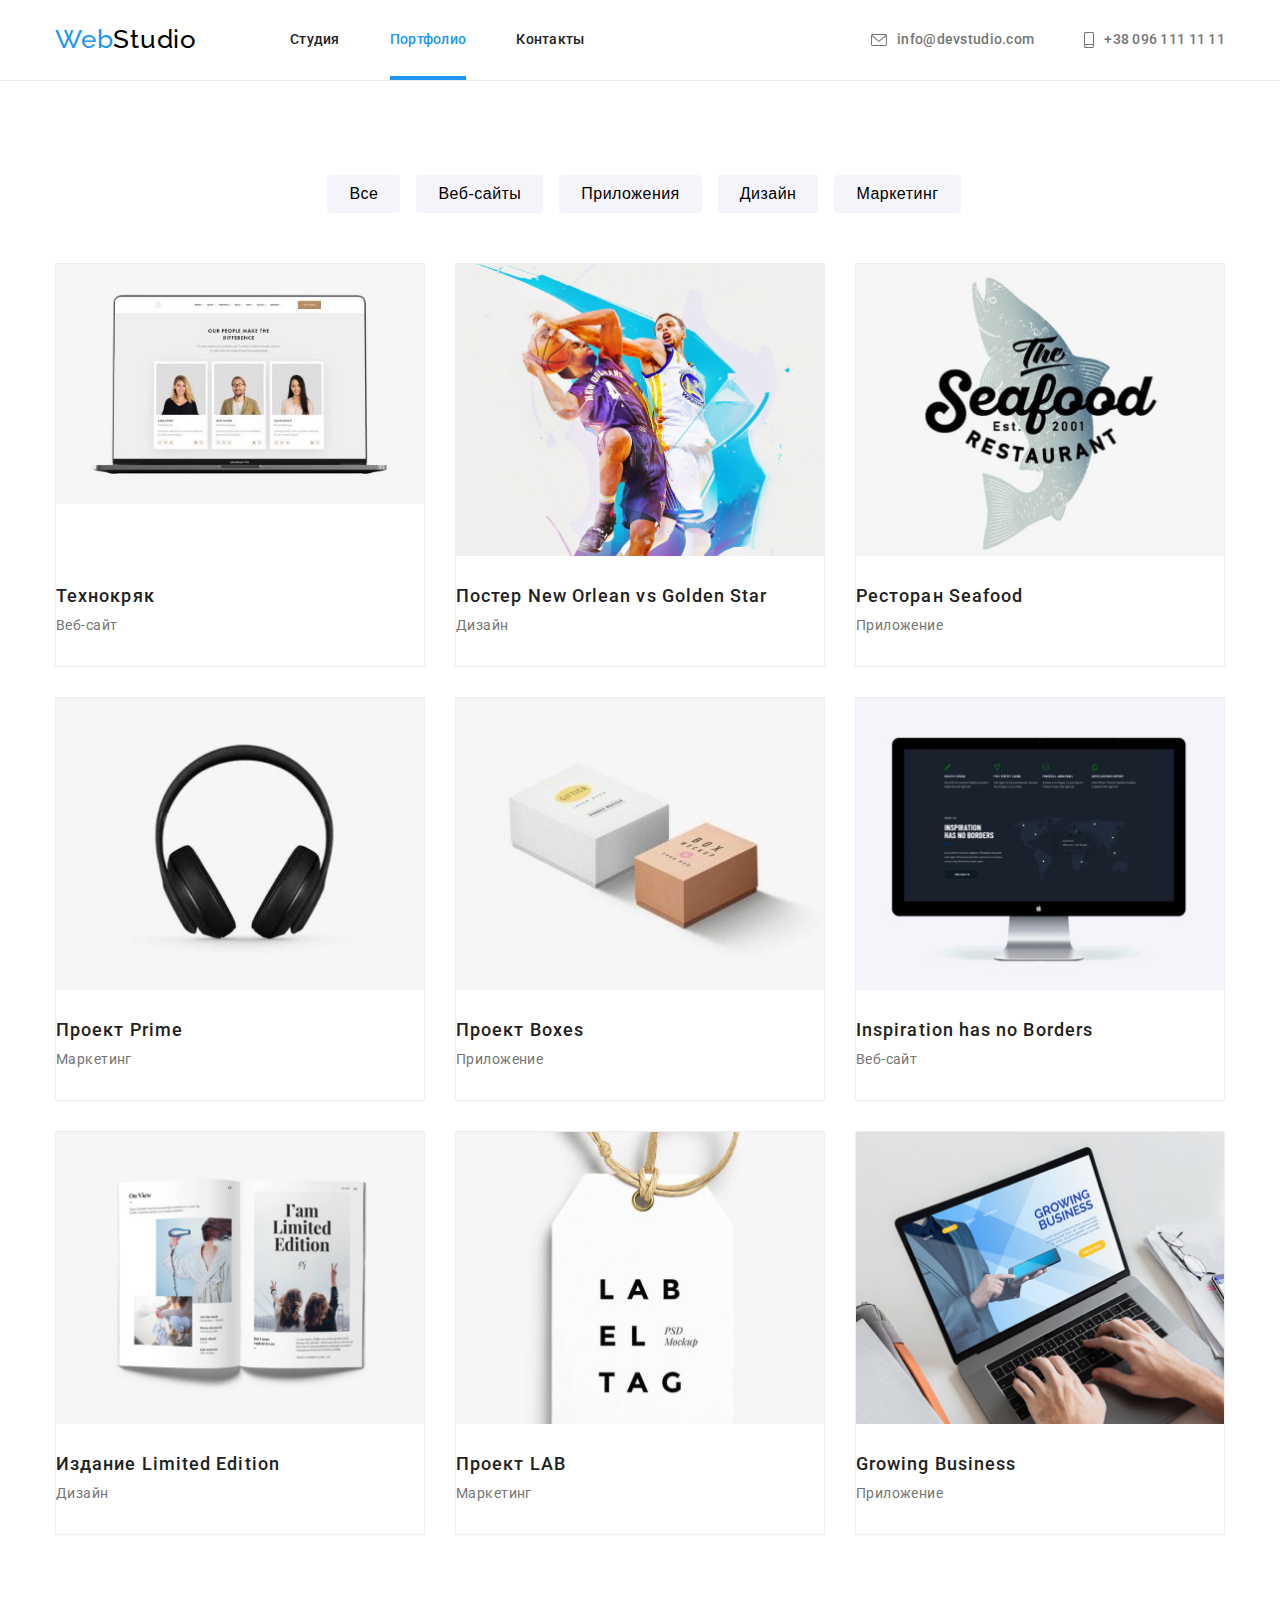
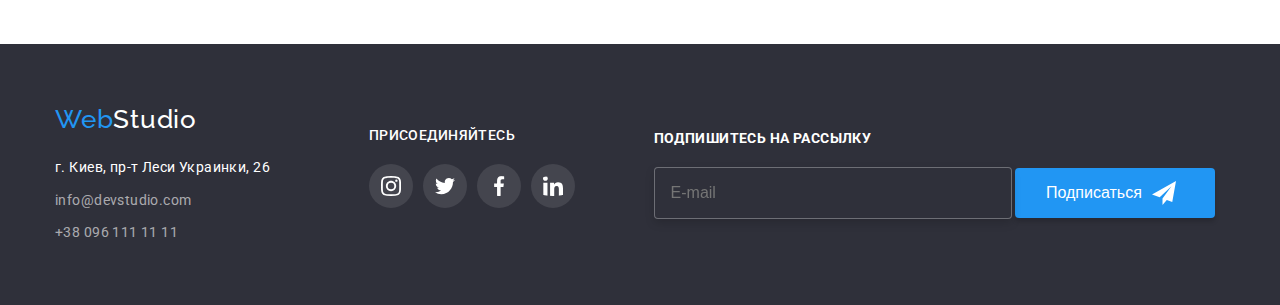
==== commit a450a777: "адаптивные img в our_team" ====
--- a/portfolio.html
+++ b/portfolio.html
@@ -101,7 +101,8 @@
                                     Компании используют эту платформу для цифрового
                                     шпионажа и атак на защищённые сервера конкурентов.
                                 </p>
-                                <img src="./images/portfolio/img_01.jpg" alt="Технокряк" width="370" height="294">
+                                <img 
+                                src="./images/portfolio/img_01-450.jpg" alt="Технокряк" width="450" ">
                             </div>
                             <div class="work__name">
                                 <h3 class="work__title">Технокряк</h3>
--- a/css/main.css
+++ b/css/main.css
@@ -84,6 +84,13 @@
   letter-spacing: 0.03em;
 }
 
+@media screen and (min-width: 768px) {
+  .logo {
+    font-size: 24px;
+    margin-right: 88px;
+  }
+}
+
 @media screen and (min-width: 1200px) {
   .logo {
     font-size: 26px;
@@ -141,6 +148,7 @@
 @media screen and (min-width: 768px) {
   .head-section__containter {
     width: 768px;
+    height: 80px;
   }
 }
 
@@ -165,7 +173,7 @@
   min-height: 60px;
 }
 
-@media screen and (min-width: 1200px) {
+@media screen and (min-width: 768px) {
   .main-nav {
     display: -webkit-box;
     display: -ms-flexbox;
@@ -176,6 +184,7 @@
     -webkit-box-pack: justify;
         -ms-flex-pack: justify;
             justify-content: space-between;
+    min-height: 80px;
   }
 }
 
@@ -256,6 +265,13 @@
     -webkit-box-pack: justify;
         -ms-flex-pack: justify;
             justify-content: space-between;
+    width: 100%;
+  }
+}
+
+@media screen and (min-width: 1200px) {
+  .main-nav__menu {
+    width: 100%;
   }
 }
 
@@ -335,6 +351,12 @@
   }
 }
 
+@media screen and (min-width: 768px) {
+  .contacts {
+    display: block;
+  }
+}
+
 @media screen and (min-width: 1200px) {
   .contacts {
     display: -webkit-box;
@@ -348,7 +370,12 @@
 }
 
 @media screen and (min-width: 480px) {
-  .page-nav__item:not(:last-child),
+  .page-nav__item:not(:last-child) {
+    margin-right: 50px;
+  }
+}
+
+@media screen and (min-width: 1200px) {
   .contacts__item:not(:last-child) {
     margin-right: 50px;
   }
@@ -381,8 +408,6 @@
   -webkit-box-align: center;
       -ms-flex-align: center;
           align-items: center;
-  padding-top: 21px;
-  padding-bottom: 21px;
   color: #757575;
   font-weight: 500;
   font-size: 14px;
@@ -403,6 +428,19 @@
   }
 }
 
+@media screen and (min-width: 768px) {
+  .contacts__link {
+    padding-bottom: 10px;
+  }
+}
+
+@media screen and (min-width: 1200px) {
+  .contacts__link {
+    padding-top: 21px;
+    padding-bottom: 21px;
+  }
+}
+
 .contacts__link:hover, .contacts__link:focus {
   color: #2196f3;
 }
@@ -410,6 +448,12 @@
 @media screen and (max-width: 767px) {
   .contacts__item {
     margin: 0;
+  }
+}
+
+@media screen and (min-width: 768px) {
+  .contacts__item {
+    padding: 0;
   }
 }
 
@@ -524,38 +568,62 @@
   }
 }
 
-.hero__overlay {
-  margin-right: auto;
-  margin-left: auto;
-  background-image: -webkit-gradient(linear, left top, right top, from(rgba(47, 48, 58, 0.4)), to(rgba(47, 48, 58, 0.4))), url(../images/hero_bg.jpg);
-  background-image: linear-gradient(to right, rgba(47, 48, 58, 0.4), rgba(47, 48, 58, 0.4)), url(../images/hero_bg.jpg);
-  background-repeat: no-repeat;
-  background-size: contain;
-  background-position: center;
-}
-
-@media screen and (min-width: 480px) {
+@media screen and (max-width: 767px) {
   .hero__overlay {
-    width: 100vw;
+    margin-right: auto;
+    margin-left: auto;
+    background-image: -webkit-gradient(linear, left top, right top, from(rgba(47, 48, 58, 0.4)), to(rgba(47, 48, 58, 0.4))), url(../../images/hero-480.jpg);
+    background-image: linear-gradient(to right, rgba(47, 48, 58, 0.4), rgba(47, 48, 58, 0.4)), url(../../images/hero-480.jpg);
+    background-repeat: no-repeat;
+    background-size: contain;
+    background-position: center;
+  }
+}
+
+@media screen and (min-device-pixel-ratio: 2), screen and (-webkit-min-device-pixel-ratio: 2), screen and (min-resolution: 192dpi), screen and (min-resolution: 2dppx) {
+  .hero__overlay {
+    background-image: -webkit-gradient(linear, left top, right top, from(rgba(47, 48, 58, 0.4)), to(rgba(47, 48, 58, 0.4))), url(../../images/hero-480@2x.jpg);
+    background-image: linear-gradient(to right, rgba(47, 48, 58, 0.4), rgba(47, 48, 58, 0.4)), url(../../images/hero-480@2x.jpg);
   }
 }
 
 @media screen and (min-width: 768px) and (max-width: 1199px) {
   .hero__overlay {
-    width: 100vw;
-  }
-}
-
-@media screen and (min-width: 1200px) {
+    background-image: -webkit-gradient(linear, left top, right top, from(rgba(47, 48, 58, 0.4)), to(rgba(47, 48, 58, 0.4))), url(../../images/hero-768.jpg);
+    background-image: linear-gradient(to right, rgba(47, 48, 58, 0.4), rgba(47, 48, 58, 0.4)), url(../../images/hero-768.jpg);
+    background-repeat: no-repeat;
+    background-size: contain;
+    background-position: center;
+  }
+}
+
+@media screen and (min-width: 768px) and (max-width: 1199px) and (min-device-pixel-ratio: 2), screen and (min-width: 768px) and (max-width: 1199px) and (-webkit-min-device-pixel-ratio: 2), screen and (min-width: 768px) and (max-width: 1199px) and (min-resolution: 192dpi), screen and (min-width: 768px) and (max-width: 1199px) and (min-resolution: 2dppx) {
   .hero__overlay {
-    max-width: 1600px;
+    background-image: -webkit-gradient(linear, left top, right top, from(rgba(47, 48, 58, 0.4)), to(rgba(47, 48, 58, 0.4))), url(../../images/hero-768@2x.jpg);
+    background-image: linear-gradient(to right, rgba(47, 48, 58, 0.4), rgba(47, 48, 58, 0.4)), url(../../images/hero-768@2x.jpg);
+  }
+}
+
+@media screen and (min-width: 1200px) {
+  .hero__overlay {
+    background-image: -webkit-gradient(linear, left top, right top, from(rgba(47, 48, 58, 0.4)), to(rgba(47, 48, 58, 0.4))), url(../../images/hero-1600.jpg);
+    background-image: linear-gradient(to right, rgba(47, 48, 58, 0.4), rgba(47, 48, 58, 0.4)), url(../../images/hero-1600.jpg);
+    background-repeat: no-repeat;
+    background-size: contain;
+    background-position: center;
+  }
+}
+
+@media screen and (min-width: 1200px) and (min-device-pixel-ratio: 2), screen and (min-width: 1200px) and (-webkit-min-device-pixel-ratio: 2), screen and (min-width: 1200px) and (min-resolution: 192dpi), screen and (min-width: 1200px) and (min-resolution: 2dppx) {
+  .hero__overlay {
+    background-image: -webkit-gradient(linear, left top, right top, from(rgba(47, 48, 58, 0.4)), to(rgba(47, 48, 58, 0.4))), url(../../images/hero-1600@2x.jpg);
+    background-image: linear-gradient(to right, rgba(47, 48, 58, 0.4), rgba(47, 48, 58, 0.4)), url(../../images/hero-1600@2x.jpg);
   }
 }
 
 .hero__title {
   color: #ffffff;
-  margin-left: auto;
-  margin-right: auto;
+  text-align: center;
   margin-top: 0;
   margin-bottom: 30px;
   height: 120px;
@@ -564,24 +632,6 @@
   line-height: 1.6;
   letter-spacing: 0.06em;
   text-transform: uppercase;
-}
-
-@media screen and (min-width: 480px) {
-  .hero__title {
-    width: 480px;
-  }
-}
-
-@media screen and (min-width: 768px) {
-  .hero__title {
-    width: 696px;
-  }
-}
-
-@media screen and (min-width: 1200px) {
-  .hero__title {
-    font-size: 44px;
-  }
 }
 
 .hero__button {
@@ -648,7 +698,7 @@
   }
 }
 
-@media screen and (min-width: 768px) {
+@media screen and (min-width: 768px) and (max-width: 1199px) {
   .feature__item {
     width: calc((100% - 15px * 4) / 2);
     margin: 15px;
@@ -657,7 +707,7 @@
 
 @media screen and (min-width: 1200px) {
   .feature__item {
-    width: calc((100% - 90px) / 4);
+    width: calc((100% - 15px * 6) / 4);
     margin-bottom: 30px;
   }
 }
@@ -824,12 +874,12 @@
 
 .team__list {
   padding-bottom: 60px;
+  text-align: center;
 }
 
 @media screen and (min-width: 480px) {
   .team__list {
     width: 480px;
-    text-align: center;
   }
 }
 
@@ -839,9 +889,13 @@
     display: -webkit-box;
     display: -ms-flexbox;
     display: flex;
+    -ms-flex-wrap: wrap;
+        flex-wrap: wrap;
     -webkit-box-pack: justify;
         -ms-flex-pack: justify;
             justify-content: space-between;
+    margin-left: -15px;
+    margin-right: -15px;
   }
 }
 
@@ -854,24 +908,29 @@
 
 .team__item {
   display: block;
-  width: 270px;
-  height: 428px;
+  width: 450px;
   margin-left: auto;
   margin-right: auto;
+  margin-bottom: 30px;
+  padding-bottom: 24px;
   background-color: #ffffff;
   -webkit-box-shadow: 0px 1px 3px rgba(0, 0, 0, 0.12), 0px 1px 1px rgba(0, 0, 0, 0.14), 0px 2px 1px rgba(0, 0, 0, 0.2);
           box-shadow: 0px 1px 3px rgba(0, 0, 0, 0.12), 0px 1px 1px rgba(0, 0, 0, 0.14), 0px 2px 1px rgba(0, 0, 0, 0.2);
   border-radius: 0px 0px 4px 4px;
 }
 
-@media screen and (max-width: 1199px) {
+@media screen and (min-width: 768px) and (max-width: 1199px) {
   .team__item {
+    width: calc((100% - 15px * 4) / 2);
+    margin-left: 15px;
+    margin-right: 15px;
     margin-bottom: 30px;
   }
 }
 
 @media screen and (min-width: 1200px) {
   .team__item {
+    width: calc((100% - 15px * 8) / 4);
     margin-bottom: 0;
   }
 }
@@ -1041,10 +1100,7 @@
 
 @media screen and (min-width: 1200px) {
   .clients__item {
-    width: calc((100% - 15px * 10) / 6);
-  }
-  .clients__item:not(:last-child) {
-    margin-right: 30px;
+    width: calc((100% - 15px * 12) / 6);
   }
 }
 
@@ -1079,7 +1135,7 @@
   }
 }
 
-@media screen and (min-width: 768px) {
+@media screen and (min-width: 768px) and (max-width: 1199px) {
   .footer__flex {
     width: 768px;
     display: -webkit-box;
@@ -1088,11 +1144,25 @@
     -webkit-box-align: center;
         -ms-flex-align: center;
             align-items: center;
+    -ms-flex-wrap: wrap;
+        flex-wrap: wrap;
+    -webkit-box-pack: justify;
+        -ms-flex-pack: justify;
+            justify-content: space-between;
   }
 }
 
 @media screen and (min-width: 1200px) {
   .footer__flex {
+    display: -webkit-box;
+    display: -ms-flexbox;
+    display: flex;
+    -webkit-box-align: center;
+        -ms-flex-align: center;
+            align-items: center;
+    -webkit-box-pack: justify;
+        -ms-flex-pack: justify;
+            justify-content: space-between;
     width: 1200px;
     text-align: left;
   }
@@ -1101,6 +1171,14 @@
 @media screen and (max-width: 767px) {
   .footer__item {
     margin-bottom: 60px;
+  }
+}
+
+@media screen and (min-width: 768px) and (max-width: 1199px) {
+  .footer__item {
+    width: calc((100% - 70px * 4) / 2);
+    margin-left: 70px;
+    margin-right: 70px;
   }
 }
 
@@ -1123,6 +1201,13 @@
   display: inline-block;
   margin-top: auto;
   margin-bottom: auto;
+}
+
+@media screen and (min-width: 768px) and (max-width: 1199px) {
+  .footer__logo {
+    margin-left: auto;
+    margin-right: auto;
+  }
 }
 
 .footer-contacts__link {
@@ -1163,6 +1248,14 @@
 }
 
 /* footer subscribe form */
+@media screen and (min-width: 768px) and (max-width: 1199px) {
+  .form {
+    margin-top: 60px;
+    margin-left: auto;
+    margin-right: auto;
+  }
+}
+
 .subscribe__formfield {
   margin: 0;
   padding: 0;
@@ -1247,7 +1340,7 @@
   opacity: 1;
   pointer-events: visible;
   width: 100vw;
-  height: 100%;
+  height: 100vh;
   background: rgba(0, 0, 0, 0.2);
   z-index: 1;
 }
@@ -1318,6 +1411,7 @@
 
 .modal__title {
   margin-top: 40px;
+  margin-bottom: 12px;
   font-weight: bold;
   font-size: 20px;
   line-height: 1.15;
@@ -1527,6 +1621,7 @@
   -webkit-box-pack: center;
       -ms-flex-pack: center;
           justify-content: center;
+  margin-top: 94px;
   margin-bottom: 50px;
 }
 
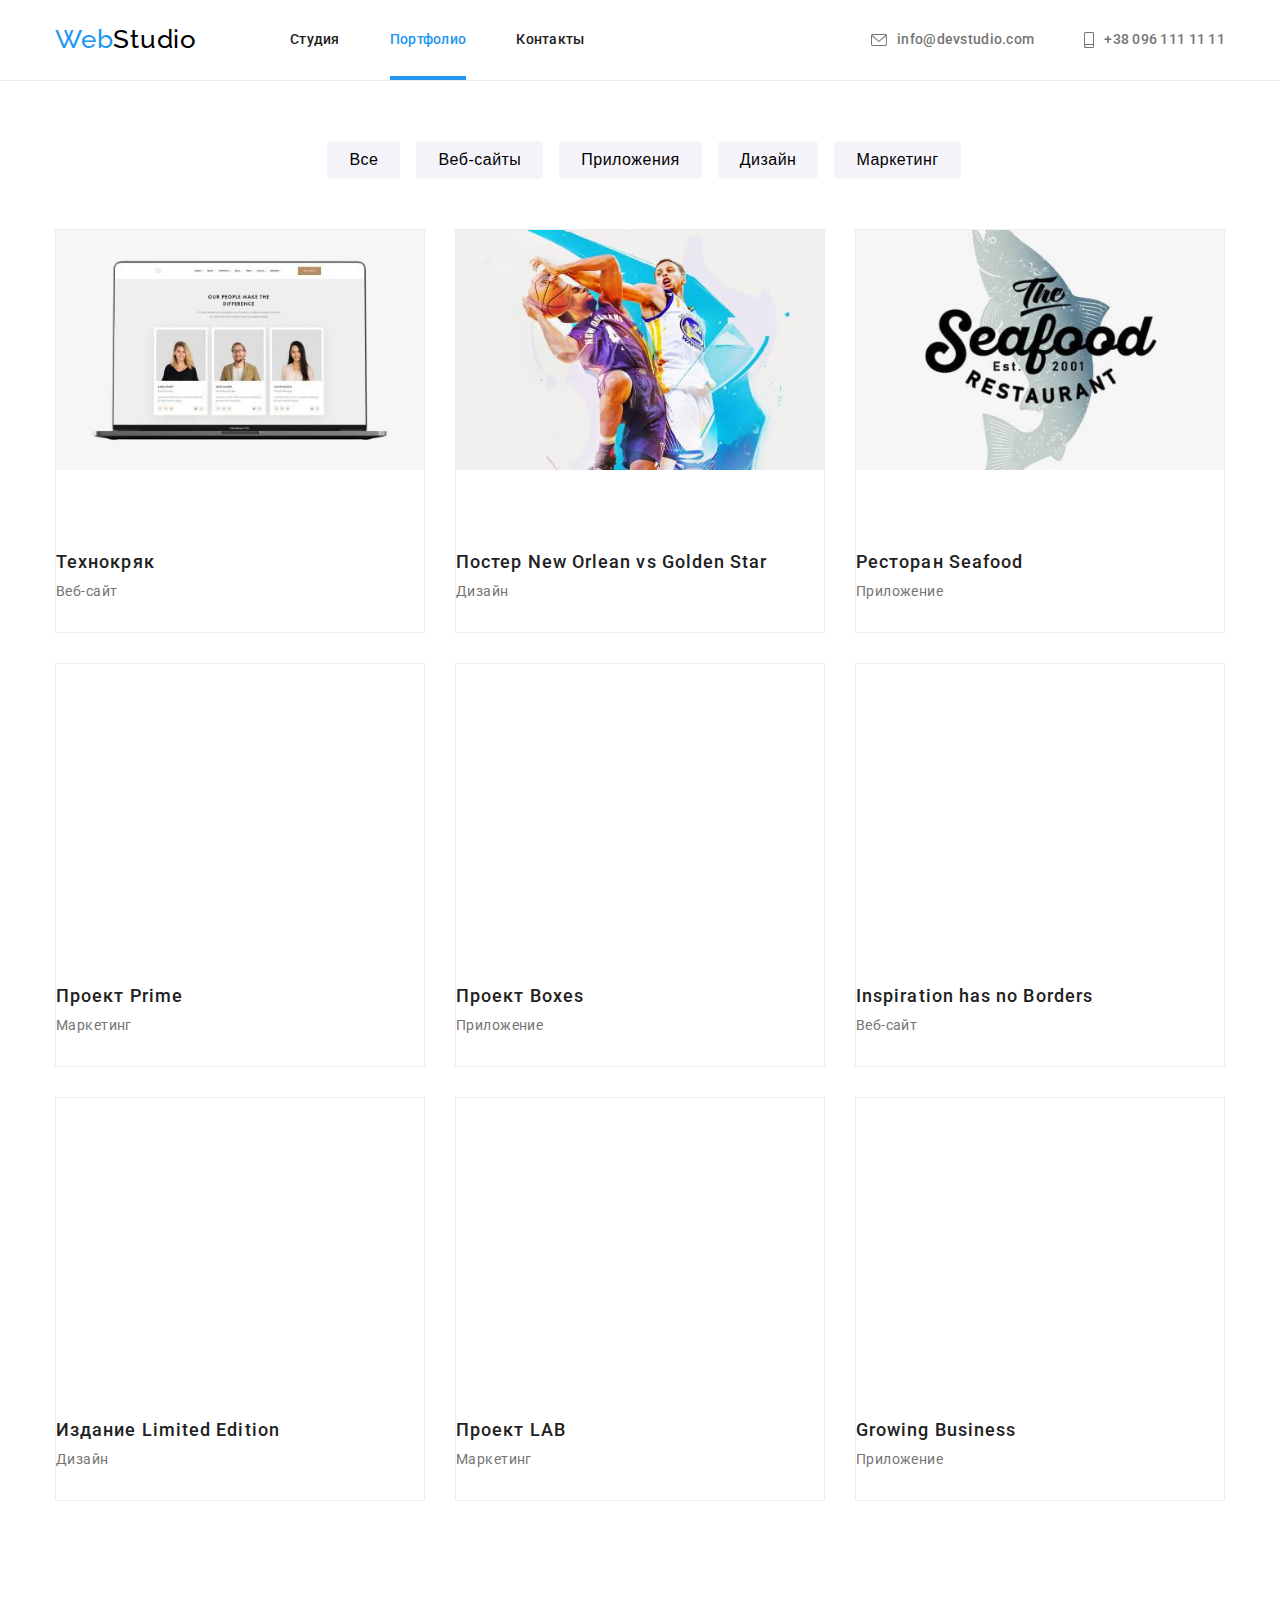
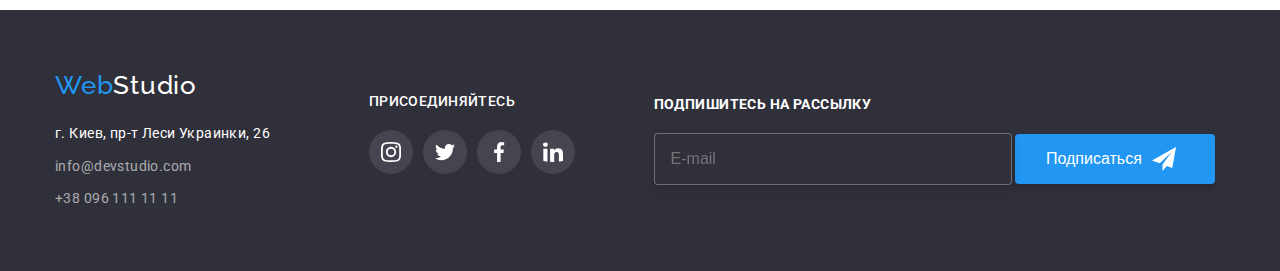
==== commit b548f62d: "доделал отзывчивые изображения в портфолио" ====
--- a/portfolio.html
+++ b/portfolio.html
@@ -102,7 +102,18 @@
                                     шпионажа и атак на защищённые сервера конкурентов.
                                 </p>
                                 <img 
-                                src="./images/portfolio/img_01-450.jpg" alt="Технокряк" width="450" ">
+                                    srcset="
+                                    ./images/portfolio/img_01-354.jpg 354w,
+                                    ./images/portfolio/img_01-370.jpg 370w,
+                                    ./images/portfolio/img_01-450.jpg 450w,
+                                    ./images/portfolio/img_01-354@2x.jpg 708w,
+                                    ./images/portfolio/img_01-370@2x.jpg 740w,
+                                    ./images/portfolio/img_01-450@2x.jpg 900w
+                                    "
+                                    sizes="(min-width: 1200px) 370px, (min-width: 768px) 354px, 450px"
+                                    src="./images/portfolio/img_01-450.jpg" 
+                                    alt="Технокряк" 
+                                >
                             </div>
                             <div class="work__name">
                                 <h3 class="work__title">Технокряк</h3>
@@ -120,8 +131,18 @@
                                     Компании используют эту платформу для цифрового
                                     шпионажа и атак на защищённые сервера конкурентов.
                                 </p>
-                                <img src="./images/portfolio/img_02.jpg" alt="Постер New Orlean vs Golden Star" width="370"
-                                    height="294">
+                                <img srcset="
+                                    ./images/portfolio/img_02-354.jpg 354w,
+                                    ./images/portfolio/img_02-370.jpg 370w,
+                                    ./images/portfolio/img_02-450.jpg 450w,
+                                    ./images/portfolio/img_02-354@2x.jpg 708w,
+                                    ./images/portfolio/img_02-370@2x.jpg 740w,
+                                    ./images/portfolio/img_02-450@2x.jpg 900w
+                                    "
+                                    sizes="(min-width: 1200px) 370px, (min-width: 768px) 354px, 450px"
+                                    src="./images/portfolio/img_02-450.jpg"
+                                    alt="Постер New Orlean vs Golden Star"
+                                >
                             </div>
                             <div class="work__name">
                                 <h3 class="work__title">Постер New Orlean vs Golden Star</h3>
@@ -137,7 +158,17 @@
                                     Компании используют эту платформу для цифрового
                                     шпионажа и атак на защищённые сервера конкурентов.
                                 </p>
-                                <img src="./images/portfolio/img_03.jpg" alt="Ресторан Seafood" width="370" height="294">
+                                <img srcset="
+                                    ./images/portfolio/img_03-354.jpg 354w,
+                                    ./images/portfolio/img_03-370.jpg 370w,
+                                    ./images/portfolio/img_03-450.jpg 450w,
+                                    ./images/portfolio/img_03-354@2x.jpg 708w,
+                                    ./images/portfolio/img_03-370@2x.jpg 740w,
+                                    ./images/portfolio/img_03-450@2x.jpg 900w
+                                    "
+                                    sizes="(min-width: 1200px) 370px, (min-width: 768px) 354px, 450px"
+                                    src="./images/portfolio/img_03-450.jpg" alt="Ресторан Seafood"
+                                >
                             </div>
                             <div class="work__name">
                                 <h3 class="work__title">Ресторан Seafood</h3>
@@ -153,7 +184,18 @@
                                     Компании используют эту платформу для цифрового
                                     шпионажа и атак на защищённые сервера конкурентов.
                                 </p>
-                                <img src="./images/portfolio/img_04.jpg" alt="Проект Prime" width="370" height="294">
+                                <img srcset="
+                                    ./images/portfolio/img_04-354.jpg 354w,
+                                    ./images/portfolio/img_04-370.jpg 370w,
+                                    ./images/portfolio/img_04-450.jpg 450w,
+                                    ./images/portfolio/img_04-354@2x.jpg 708w,
+                                    ./images/portfolio/img_04-370@2x.jpg 740w,
+                                    ./images/portfolio/img_04-450@2x.jpg 900w
+                                    "
+                                    sizes="(min-width: 1200px) 370px, (min-width: 768px) 354px, 450px"
+                                    src="./images/portfolio/img_04-450.jpg"
+                                    alt="Проект Prime"
+                                >
                             </div>
                             <div class="work__name">
                                 <h3 class="work__title">Проект Prime</h3>
@@ -169,7 +211,18 @@
                                     Компании используют эту платформу для цифрового
                                     шпионажа и атак на защищённые сервера конкурентов.
                                 </p>
-                                <img src="./images/portfolio/img_05.jpg" alt="Проект Boxes" width="370" height="294">
+                                <img srcset="
+                                    ./images/portfolio/img_05-354.jpg 354w,
+                                    ./images/portfolio/img_05-370.jpg 370w,
+                                    ./images/portfolio/img_05-450.jpg 450w,
+                                    ./images/portfolio/img_05-354@2x.jpg 708w,
+                                    ./images/portfolio/img_05-370@2x.jpg 740w,
+                                    ./images/portfolio/img_05-450@2x.jpg 900w
+                                    "
+                                    sizes="(min-width: 1200px) 370px, (min-width: 768px) 354px, 450px"
+                                    src="./images/portfolio/img_05-450.jpg"
+                                    alt="Проект Boxes"
+                                >
                             </div>
                             <div class="work__name">
                                 <h3 class="work__title">Проект Boxes</h3>
@@ -185,7 +238,17 @@
                                     Компании используют эту платформу для цифрового
                                     шпионажа и атак на защищённые сервера конкурентов.
                                 </p>
-                                <img src="./images/portfolio/img_06.jpg" alt="Inspiration has no Borders" width="370" height="294">
+                                <img srcset="
+                                    ./images/portfolio/img_06-354.jpg 354w,
+                                    ./images/portfolio/img_06-370.jpg 370w,
+                                    ./images/portfolio/img_06-450.jpg 450w,
+                                    ./images/portfolio/img_06-354@2x.jpg 708w,
+                                    ./images/portfolio/img_06-370@2x.jpg 740w,
+                                    ./images/portfolio/img_06-450@2x.jpg 900w
+                                    "
+                                    sizes="(min-width: 1200px) 370px, (min-width: 768px) 354px, 450px"
+                                    src="./images/portfolio/img_06-450.jpg" alt="Inspiration has no Borders"
+                                >
                             </div>
                             <div class="work__name">
                                 <h3 class="work__title">Inspiration has no Borders</h3>
@@ -201,7 +264,18 @@
                                     Компании используют эту платформу для цифрового
                                     шпионажа и атак на защищённые сервера конкурентов.
                                 </p>
-                                <img src="./images/portfolio/img_07.jpg" alt="Издание Limited Edition" width="370" height="294">
+                                <img srcset="
+                                    ./images/portfolio/img_07-354.jpg 354w,
+                                    ./images/portfolio/img_07-370.jpg 370w,
+                                    ./images/portfolio/img_07-450.jpg 450w,
+                                    ./images/portfolio/img_07-354@2x.jpg 708w,
+                                    ./images/portfolio/img_07-370@2x.jpg 740w,
+                                    ./images/portfolio/img_07-450@2x.jpg 900w
+                                    "
+                                    sizes="(min-width: 1200px) 370px, (min-width: 768px) 354px, 450px"
+                                    src="./images/portfolio/img_07-450.jpg"
+                                    alt="Издание Limited Edition"
+                                >
                             </div>
                             <div class="work__name">
                                 <h3 class="work__title">Издание Limited Edition</h3>
@@ -217,7 +291,18 @@
                                     Компании используют эту платформу для цифрового
                                     шпионажа и атак на защищённые сервера конкурентов.
                                 </p>
-                                <img src="./images/portfolio/img_08.jpg" alt="Проект LAB" width="370" height="294">
+                                <img srcset="
+                                    ./images/portfolio/img_08-354.jpg 354w,
+                                    ./images/portfolio/img_08-370.jpg 370w,
+                                    ./images/portfolio/img_08-450.jpg 450w,
+                                    ./images/portfolio/img_08-354@2x.jpg 708w,
+                                    ./images/portfolio/img_08-370@2x.jpg 740w,
+                                    ./images/portfolio/img_08-450@2x.jpg 900w
+                                    "
+                                    sizes="(min-width: 1200px) 370px, (min-width: 768px) 354px, 450px"
+                                    src="./images/portfolio/img_08-450.jpg"
+                                    alt="Проект LAB"
+                                >
                             </div>
                             <div class="work__name">
                                 <h3 class="work__title">Проект LAB</h3>
@@ -233,7 +318,18 @@
                                     Компании используют эту платформу для цифрового
                                     шпионажа и атак на защищённые сервера конкурентов.
                                 </p>
-                                <img src="./images/portfolio/img_09.jpg" alt="Growing Business" width="370" height="294">
+                                <img srcset="
+                                    ./images/portfolio/img_09-354.jpg 354w,
+                                    ./images/portfolio/img_09-370.jpg 370w,
+                                    ./images/portfolio/img_09-450.jpg 450w,
+                                    ./images/portfolio/img_09-354@2x.jpg 708w,
+                                    ./images/portfolio/img_09-370@2x.jpg 740w,
+                                    ./images/portfolio/img_09-450@2x.jpg 900w
+                                    "
+                                    sizes="(min-width: 1200px) 370px, (min-width: 768px) 354px, 450px"
+                                    src="./images/portfolio/img_09-450.jpg"
+                                    alt="Growing Business"
+                                >
                             </div>
                             <div class="work__name">
                                 <h3 class="work__title">Growing Business</h3>
--- a/css/main.css
+++ b/css/main.css
@@ -1338,11 +1338,11 @@
   left: 0;
   visibility: visible;
   opacity: 1;
+  z-index: 4;
   pointer-events: visible;
   width: 100vw;
   height: 100vh;
   background: rgba(0, 0, 0, 0.2);
-  z-index: 1;
 }
 
 .is-hidden {
@@ -1361,16 +1361,17 @@
   position: absolute;
   top: 50%;
   left: 50%;
-  -webkit-transform: translate(-50%, -50%);
-          transform: translate(-50%, -50%);
+  -webkit-transform: translate(-50%, -65%);
+          transform: translate(-50%, -65%);
   -webkit-transition-duration: 400ms;
           transition-duration: 400ms;
   -webkit-transition-timing-function: cubic-bezier(0.075, 0.82, 0.165, 1);
           transition-timing-function: cubic-bezier(0.075, 0.82, 0.165, 1);
   opacity: 1;
   width: 100vw;
-  height: 100vh;
+  height: auto;
   margin: 93px 15px;
+  padding-bottom: 40px;
   background: #ffffff;
   -webkit-box-shadow: 0px 1px 3px rgba(0, 0, 0, 0.12), 0px 1px 1px rgba(0, 0, 0, 0.14), 0px 2px 1px rgba(0, 0, 0, 0.2);
           box-shadow: 0px 1px 3px rgba(0, 0, 0, 0.12), 0px 1px 1px rgba(0, 0, 0, 0.14), 0px 2px 1px rgba(0, 0, 0, 0.2);
@@ -1390,6 +1391,8 @@
   .modal {
     width: 528px;
     height: 581px;
+    -webkit-transform: translate(-50%, -50%);
+            transform: translate(-50%, -50%);
   }
 }
 
@@ -1621,7 +1624,7 @@
   -webkit-box-pack: center;
       -ms-flex-pack: center;
           justify-content: center;
-  margin-top: 94px;
+  margin-top: 60px;
   margin-bottom: 50px;
 }
 
@@ -1700,9 +1703,9 @@
 }
 
 .work__item {
-  width: 370px;
+  width: 450px;
   height: 404px;
-  margin: 15px;
+  margin-bottom: 30px;
   background: #ffffff;
   border: 1px solid #eeeeee;
   -webkit-transition: 250ms cubic-bezier(0.4, 0, 0.2, 1);
@@ -1722,6 +1725,7 @@
 @media screen and (min-width: 768px) {
   .work__item {
     width: calc((100% - 15px * 4) / 2);
+    margin: 15px;
   }
 }
 
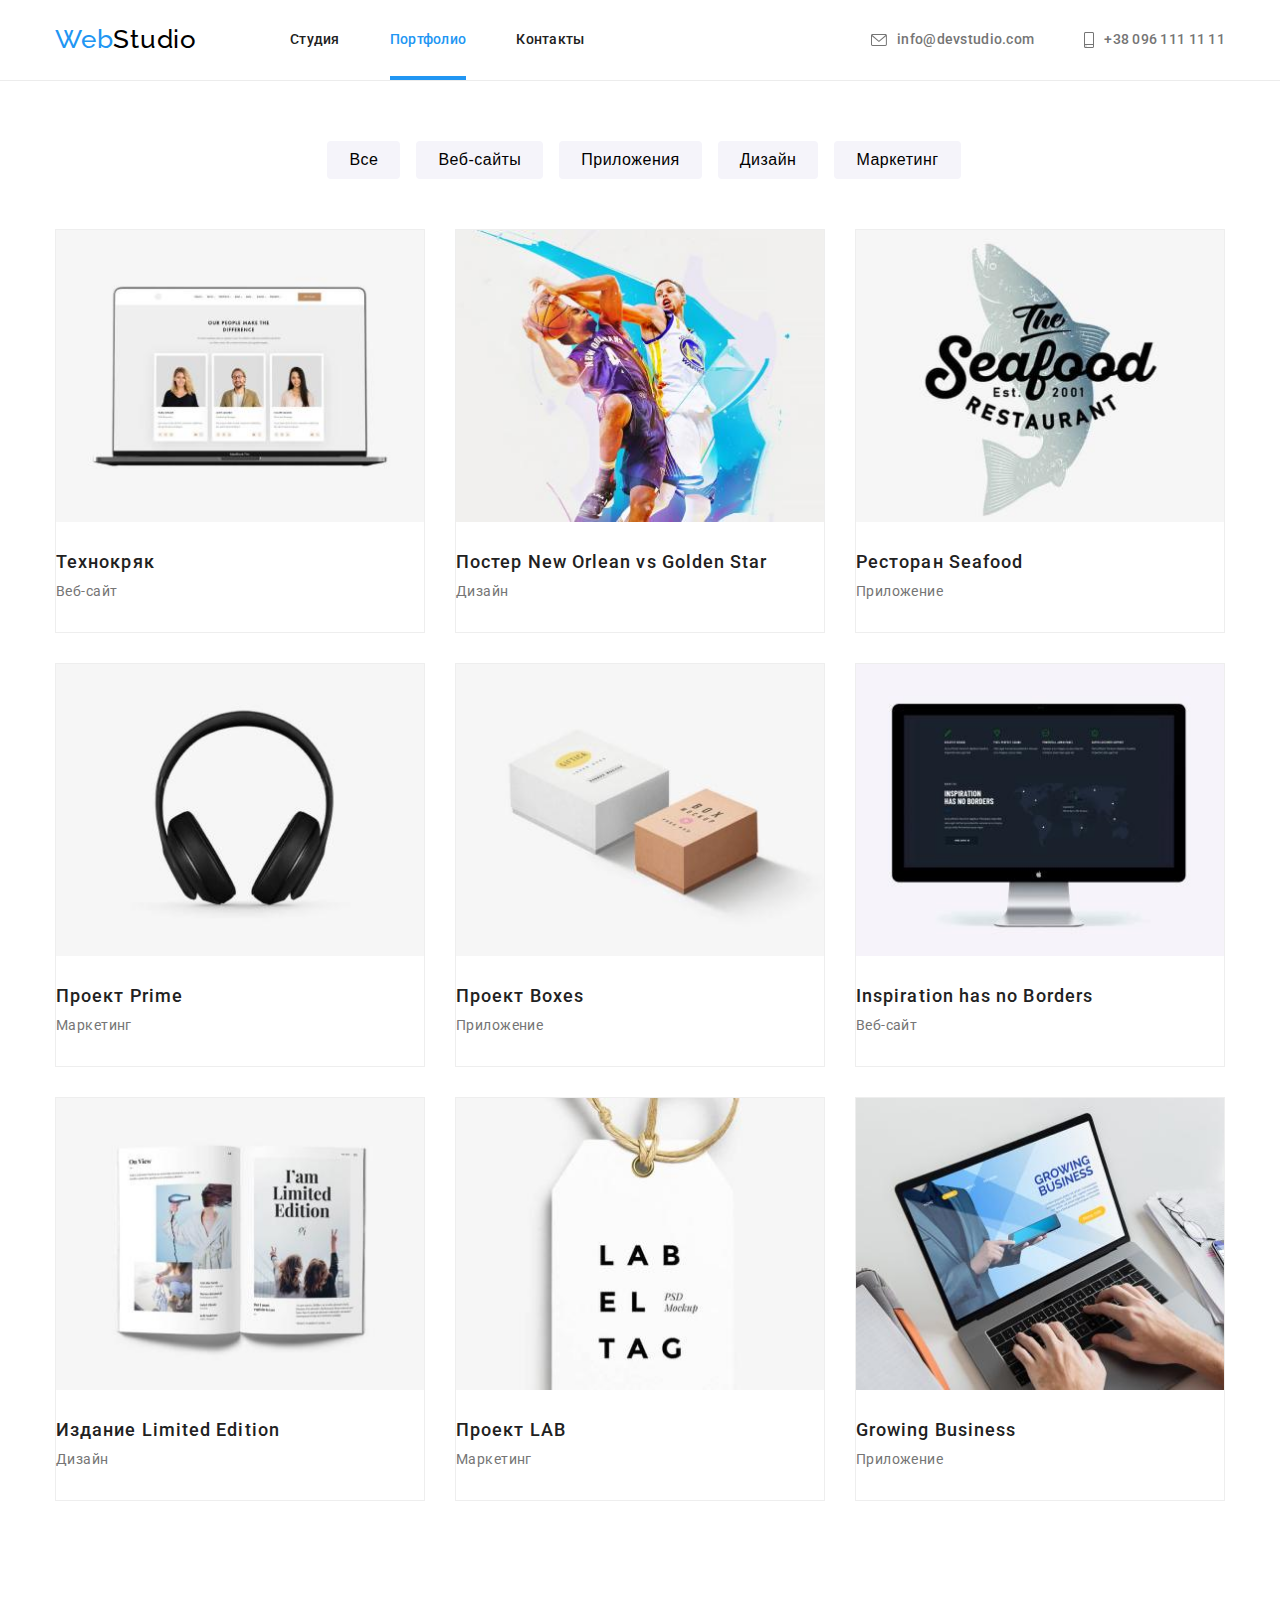
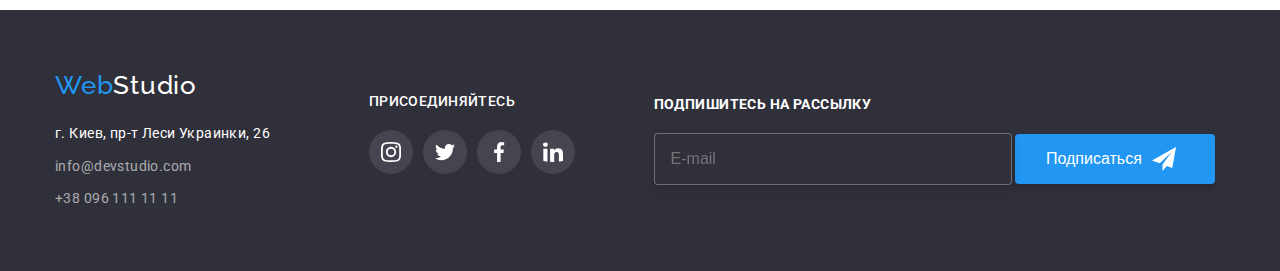
==== commit da2c76d8: "исправлены ошибки оформления отзывчивых изображений" ====
--- a/portfolio.html
+++ b/portfolio.html
@@ -101,6 +101,7 @@
                                     Компании используют эту платформу для цифрового
                                     шпионажа и атак на защищённые сервера конкурентов.
                                 </p>
+                                
                                 <img 
                                     srcset="
                                     ./images/portfolio/img_01-354.jpg 354w,
@@ -113,7 +114,7 @@
                                     sizes="(min-width: 1200px) 370px, (min-width: 768px) 354px, 450px"
                                     src="./images/portfolio/img_01-450.jpg" 
                                     alt="Технокряк" 
-                                >
+                                />
                             </div>
                             <div class="work__name">
                                 <h3 class="work__title">Технокряк</h3>
--- a/css/main.css
+++ b/css/main.css
@@ -572,8 +572,8 @@
   .hero__overlay {
     margin-right: auto;
     margin-left: auto;
-    background-image: -webkit-gradient(linear, left top, right top, from(rgba(47, 48, 58, 0.4)), to(rgba(47, 48, 58, 0.4))), url(../../images/hero-480.jpg);
-    background-image: linear-gradient(to right, rgba(47, 48, 58, 0.4), rgba(47, 48, 58, 0.4)), url(../../images/hero-480.jpg);
+    background-image: -webkit-gradient(linear, left top, right top, from(rgba(47, 48, 58, 0.4)), to(rgba(47, 48, 58, 0.4))), url(../images/hero-480.jpg);
+    background-image: linear-gradient(to right, rgba(47, 48, 58, 0.4), rgba(47, 48, 58, 0.4)), url(../images/hero-480.jpg);
     background-repeat: no-repeat;
     background-size: contain;
     background-position: center;
@@ -582,15 +582,15 @@
 
 @media screen and (min-device-pixel-ratio: 2), screen and (-webkit-min-device-pixel-ratio: 2), screen and (min-resolution: 192dpi), screen and (min-resolution: 2dppx) {
   .hero__overlay {
-    background-image: -webkit-gradient(linear, left top, right top, from(rgba(47, 48, 58, 0.4)), to(rgba(47, 48, 58, 0.4))), url(../../images/hero-480@2x.jpg);
-    background-image: linear-gradient(to right, rgba(47, 48, 58, 0.4), rgba(47, 48, 58, 0.4)), url(../../images/hero-480@2x.jpg);
+    background-image: -webkit-gradient(linear, left top, right top, from(rgba(47, 48, 58, 0.4)), to(rgba(47, 48, 58, 0.4))), url(../images/hero-480@2x.jpg);
+    background-image: linear-gradient(to right, rgba(47, 48, 58, 0.4), rgba(47, 48, 58, 0.4)), url(../images/hero-480@2x.jpg);
   }
 }
 
 @media screen and (min-width: 768px) and (max-width: 1199px) {
   .hero__overlay {
-    background-image: -webkit-gradient(linear, left top, right top, from(rgba(47, 48, 58, 0.4)), to(rgba(47, 48, 58, 0.4))), url(../../images/hero-768.jpg);
-    background-image: linear-gradient(to right, rgba(47, 48, 58, 0.4), rgba(47, 48, 58, 0.4)), url(../../images/hero-768.jpg);
+    background-image: -webkit-gradient(linear, left top, right top, from(rgba(47, 48, 58, 0.4)), to(rgba(47, 48, 58, 0.4))), url(../images/hero-768.jpg);
+    background-image: linear-gradient(to right, rgba(47, 48, 58, 0.4), rgba(47, 48, 58, 0.4)), url(../images/hero-768.jpg);
     background-repeat: no-repeat;
     background-size: contain;
     background-position: center;
@@ -599,15 +599,15 @@
 
 @media screen and (min-width: 768px) and (max-width: 1199px) and (min-device-pixel-ratio: 2), screen and (min-width: 768px) and (max-width: 1199px) and (-webkit-min-device-pixel-ratio: 2), screen and (min-width: 768px) and (max-width: 1199px) and (min-resolution: 192dpi), screen and (min-width: 768px) and (max-width: 1199px) and (min-resolution: 2dppx) {
   .hero__overlay {
-    background-image: -webkit-gradient(linear, left top, right top, from(rgba(47, 48, 58, 0.4)), to(rgba(47, 48, 58, 0.4))), url(../../images/hero-768@2x.jpg);
-    background-image: linear-gradient(to right, rgba(47, 48, 58, 0.4), rgba(47, 48, 58, 0.4)), url(../../images/hero-768@2x.jpg);
+    background-image: -webkit-gradient(linear, left top, right top, from(rgba(47, 48, 58, 0.4)), to(rgba(47, 48, 58, 0.4))), url(../images/hero-768@2x.jpg);
+    background-image: linear-gradient(to right, rgba(47, 48, 58, 0.4), rgba(47, 48, 58, 0.4)), url(../images/hero-768@2x.jpg);
   }
 }
 
 @media screen and (min-width: 1200px) {
   .hero__overlay {
-    background-image: -webkit-gradient(linear, left top, right top, from(rgba(47, 48, 58, 0.4)), to(rgba(47, 48, 58, 0.4))), url(../../images/hero-1600.jpg);
-    background-image: linear-gradient(to right, rgba(47, 48, 58, 0.4), rgba(47, 48, 58, 0.4)), url(../../images/hero-1600.jpg);
+    background-image: -webkit-gradient(linear, left top, right top, from(rgba(47, 48, 58, 0.4)), to(rgba(47, 48, 58, 0.4))), url(../images/hero-1600.jpg);
+    background-image: linear-gradient(to right, rgba(47, 48, 58, 0.4), rgba(47, 48, 58, 0.4)), url(../images/hero-1600.jpg);
     background-repeat: no-repeat;
     background-size: contain;
     background-position: center;
@@ -616,8 +616,8 @@
 
 @media screen and (min-width: 1200px) and (min-device-pixel-ratio: 2), screen and (min-width: 1200px) and (-webkit-min-device-pixel-ratio: 2), screen and (min-width: 1200px) and (min-resolution: 192dpi), screen and (min-width: 1200px) and (min-resolution: 2dppx) {
   .hero__overlay {
-    background-image: -webkit-gradient(linear, left top, right top, from(rgba(47, 48, 58, 0.4)), to(rgba(47, 48, 58, 0.4))), url(../../images/hero-1600@2x.jpg);
-    background-image: linear-gradient(to right, rgba(47, 48, 58, 0.4), rgba(47, 48, 58, 0.4)), url(../../images/hero-1600@2x.jpg);
+    background-image: -webkit-gradient(linear, left top, right top, from(rgba(47, 48, 58, 0.4)), to(rgba(47, 48, 58, 0.4))), url(../images/hero-1600@2x.jpg);
+    background-image: linear-gradient(to right, rgba(47, 48, 58, 0.4), rgba(47, 48, 58, 0.4)), url(../images/hero-1600@2x.jpg);
   }
 }
 
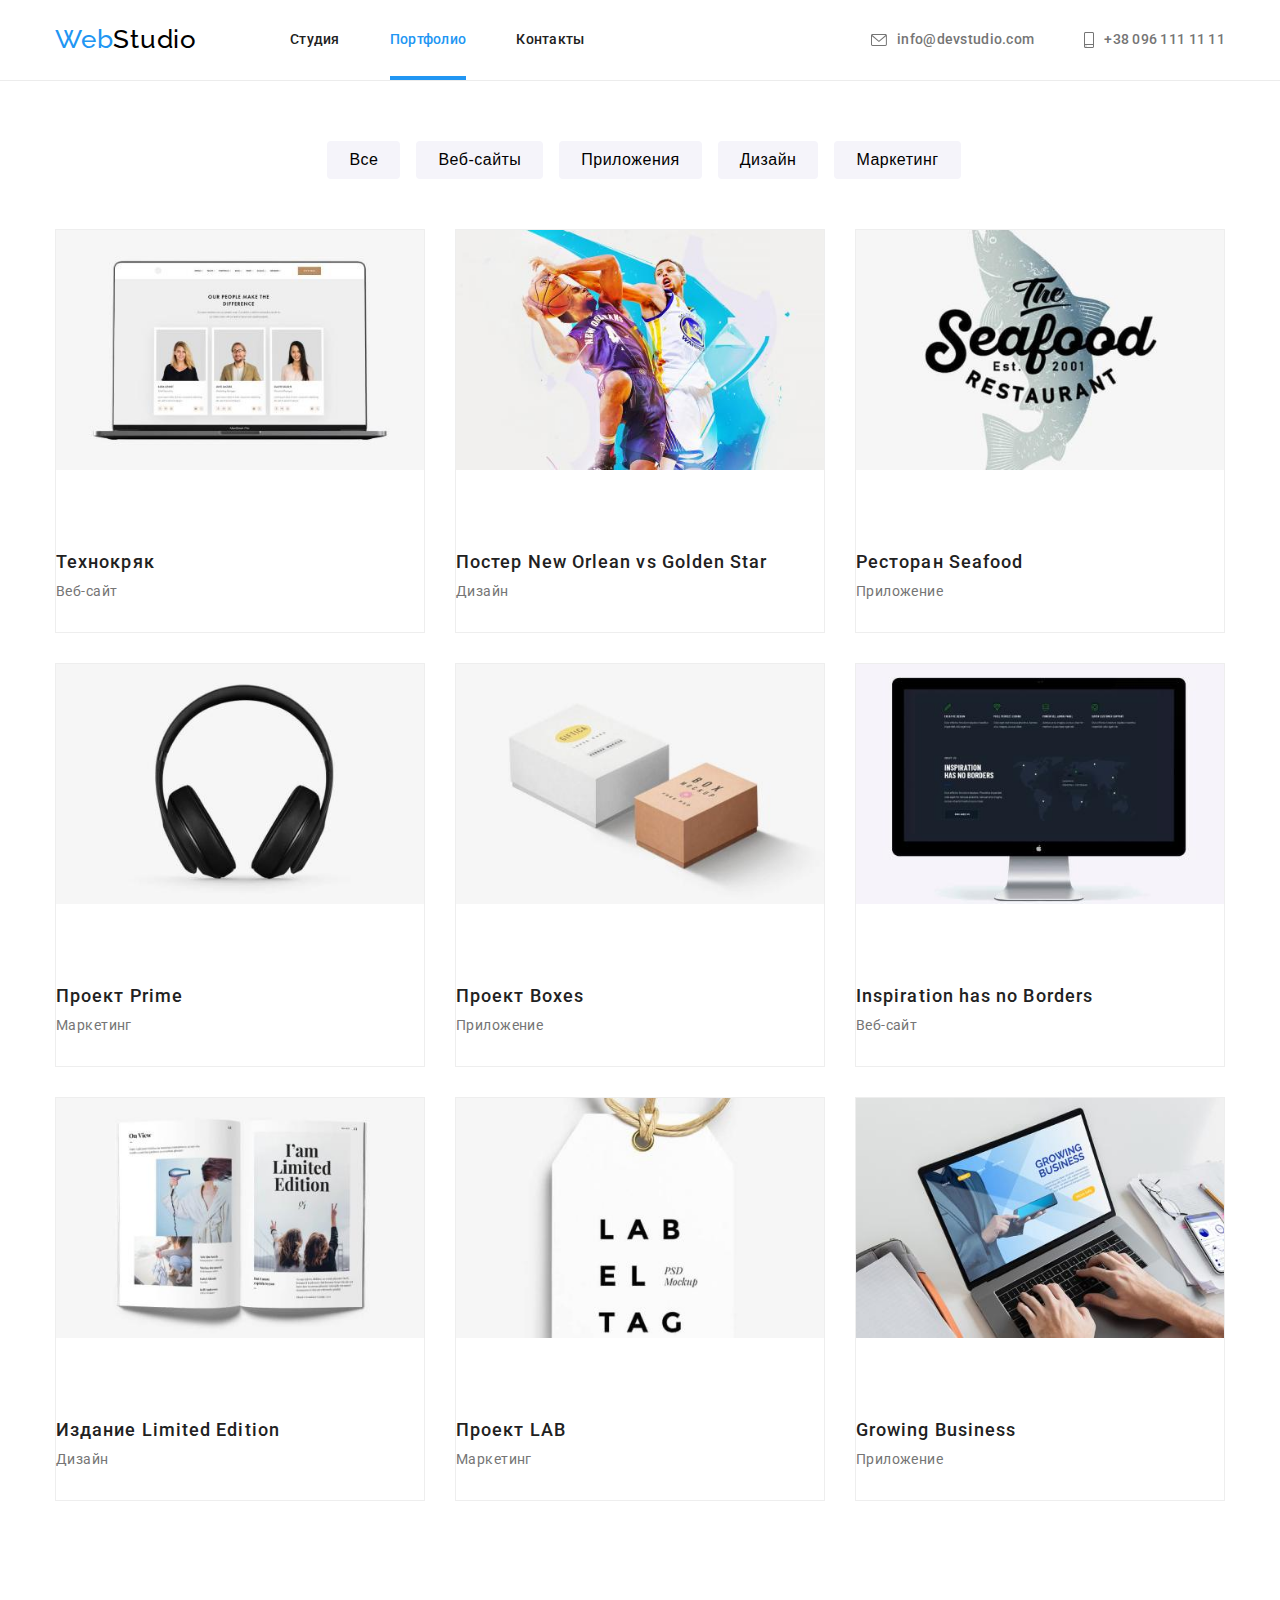
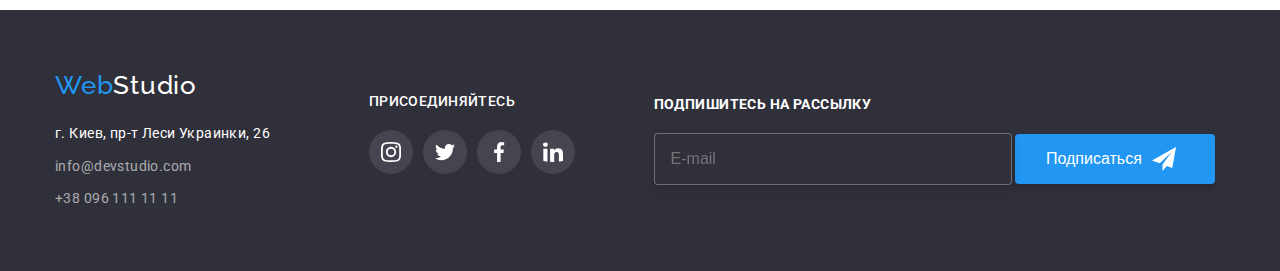
==== commit 76119560: "в portfolio  поменял в sizes px на vw" ====
--- a/portfolio.html
+++ b/portfolio.html
@@ -111,10 +111,10 @@
                                     ./images/portfolio/img_01-370@2x.jpg 740w,
                                     ./images/portfolio/img_01-450@2x.jpg 900w
                                     "
-                                    sizes="(min-width: 1200px) 370px, (min-width: 768px) 354px, 450px"
+                                    sizes="(min-width: 1200px) 33vw, (min-width: 768px) 50vw, 100vw"
                                     src="./images/portfolio/img_01-450.jpg" 
                                     alt="Технокряк" 
-                                />
+                                >
                             </div>
                             <div class="work__name">
                                 <h3 class="work__title">Технокряк</h3>
@@ -140,7 +140,7 @@
                                     ./images/portfolio/img_02-370@2x.jpg 740w,
                                     ./images/portfolio/img_02-450@2x.jpg 900w
                                     "
-                                    sizes="(min-width: 1200px) 370px, (min-width: 768px) 354px, 450px"
+                                    sizes="(min-width: 1200px) 33vw, (min-width: 768px) 50vw, 100vw"
                                     src="./images/portfolio/img_02-450.jpg"
                                     alt="Постер New Orlean vs Golden Star"
                                 >
@@ -167,8 +167,9 @@
                                     ./images/portfolio/img_03-370@2x.jpg 740w,
                                     ./images/portfolio/img_03-450@2x.jpg 900w
                                     "
-                                    sizes="(min-width: 1200px) 370px, (min-width: 768px) 354px, 450px"
-                                    src="./images/portfolio/img_03-450.jpg" alt="Ресторан Seafood"
+                                    sizes="(min-width: 1200px) 33vw, (min-width: 768px) 50vw, 100vw"
+                                    src="./images/portfolio/img_03-450.jpg" 
+                                    alt="Ресторан Seafood"
                                 >
                             </div>
                             <div class="work__name">
@@ -193,7 +194,7 @@
                                     ./images/portfolio/img_04-370@2x.jpg 740w,
                                     ./images/portfolio/img_04-450@2x.jpg 900w
                                     "
-                                    sizes="(min-width: 1200px) 370px, (min-width: 768px) 354px, 450px"
+                                    sizes="(min-width: 1200px) 33vw, (min-width: 768px) 50vw, 100vw"
                                     src="./images/portfolio/img_04-450.jpg"
                                     alt="Проект Prime"
                                 >
@@ -220,7 +221,7 @@
                                     ./images/portfolio/img_05-370@2x.jpg 740w,
                                     ./images/portfolio/img_05-450@2x.jpg 900w
                                     "
-                                    sizes="(min-width: 1200px) 370px, (min-width: 768px) 354px, 450px"
+                                    sizes="(min-width: 1200px) 33vw, (min-width: 768px) 50vw, 100vw"
                                     src="./images/portfolio/img_05-450.jpg"
                                     alt="Проект Boxes"
                                 >
@@ -247,7 +248,7 @@
                                     ./images/portfolio/img_06-370@2x.jpg 740w,
                                     ./images/portfolio/img_06-450@2x.jpg 900w
                                     "
-                                    sizes="(min-width: 1200px) 370px, (min-width: 768px) 354px, 450px"
+                                    sizes="(min-width: 1200px) 33vw, (min-width: 768px) 50vw, 100vw"
                                     src="./images/portfolio/img_06-450.jpg" alt="Inspiration has no Borders"
                                 >
                             </div>
@@ -273,7 +274,7 @@
                                     ./images/portfolio/img_07-370@2x.jpg 740w,
                                     ./images/portfolio/img_07-450@2x.jpg 900w
                                     "
-                                    sizes="(min-width: 1200px) 370px, (min-width: 768px) 354px, 450px"
+                                    sizes="(min-width: 1200px) 33vw, (min-width: 768px) 50vw, 100vw"
                                     src="./images/portfolio/img_07-450.jpg"
                                     alt="Издание Limited Edition"
                                 >
@@ -300,7 +301,7 @@
                                     ./images/portfolio/img_08-370@2x.jpg 740w,
                                     ./images/portfolio/img_08-450@2x.jpg 900w
                                     "
-                                    sizes="(min-width: 1200px) 370px, (min-width: 768px) 354px, 450px"
+                                    sizes="(min-width: 1200px) 33vw, (min-width: 768px) 50vw, 100vw"
                                     src="./images/portfolio/img_08-450.jpg"
                                     alt="Проект LAB"
                                 >
@@ -327,7 +328,7 @@
                                     ./images/portfolio/img_09-370@2x.jpg 740w,
                                     ./images/portfolio/img_09-450@2x.jpg 900w
                                     "
-                                    sizes="(min-width: 1200px) 370px, (min-width: 768px) 354px, 450px"
+                                    sizes="(min-width: 1200px) 33vw, (min-width: 768px) 50vw, 100vw"
                                     src="./images/portfolio/img_09-450.jpg"
                                     alt="Growing Business"
                                 >
